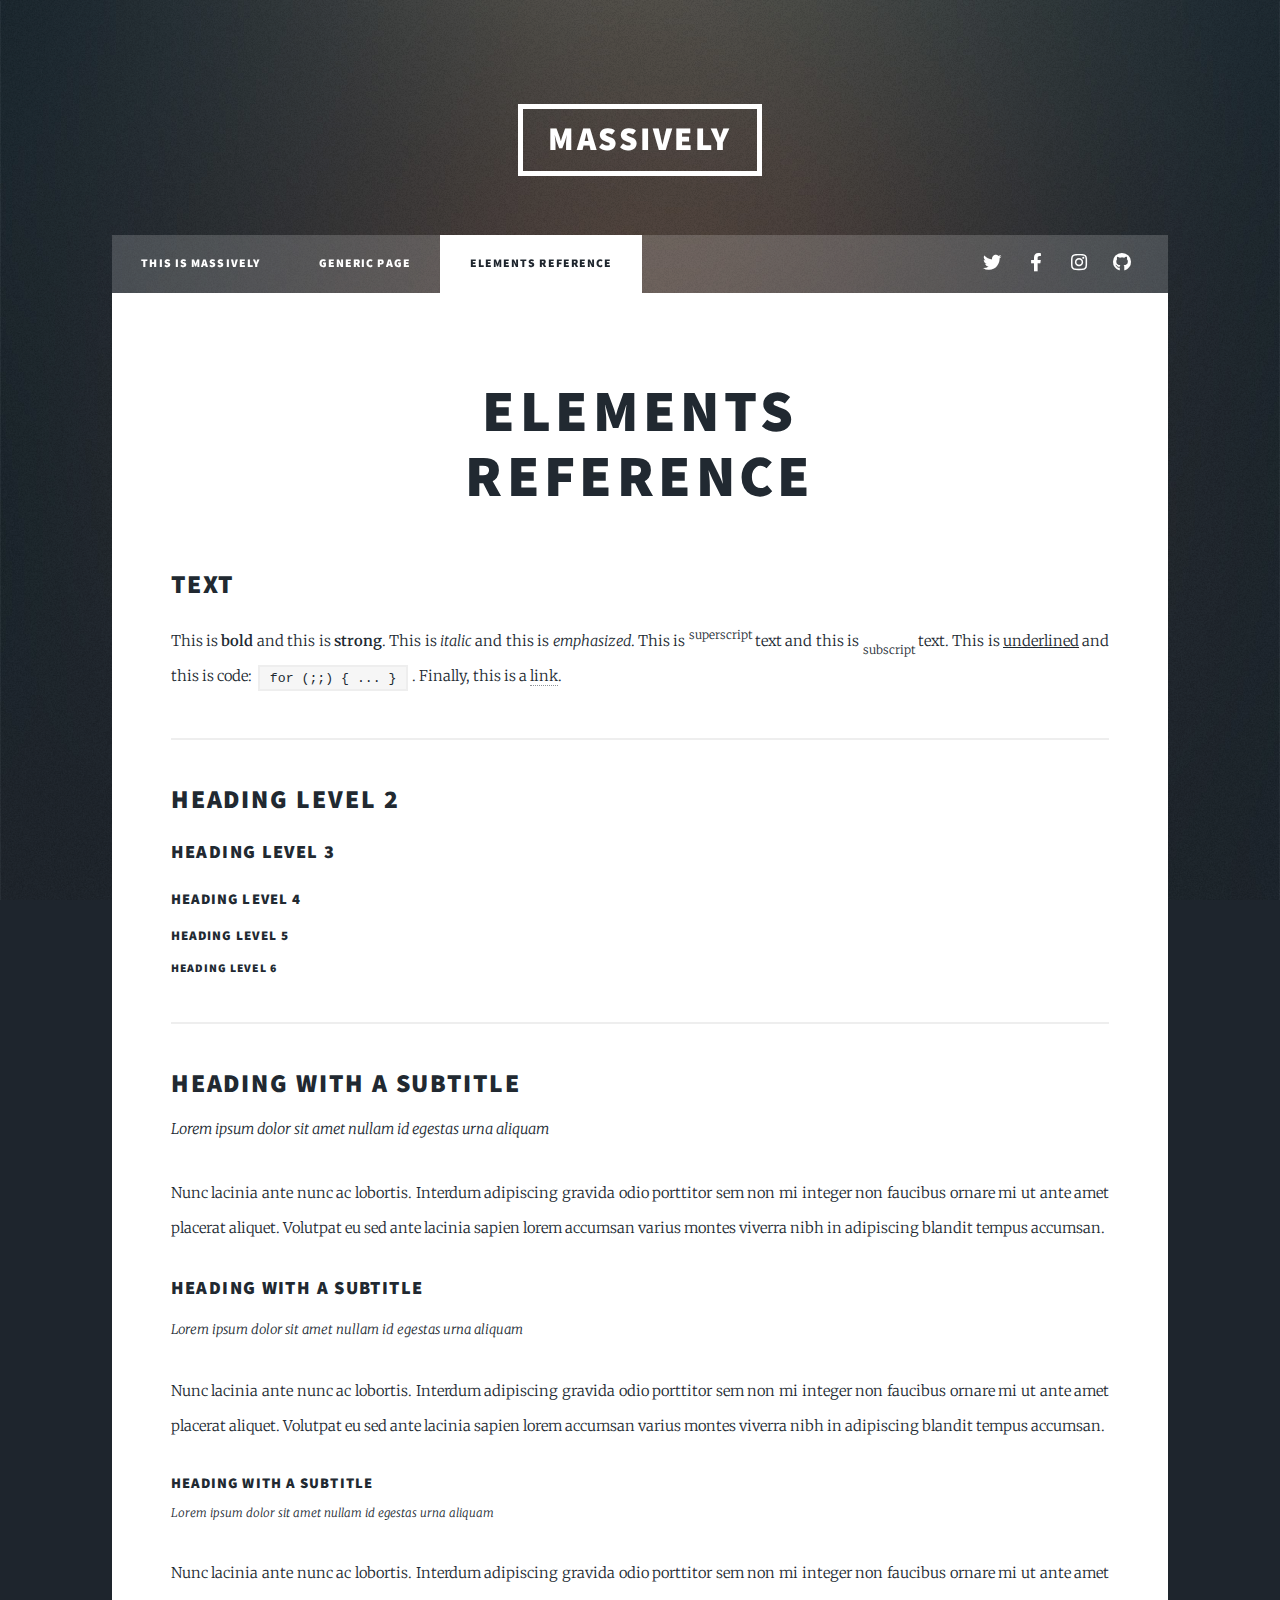
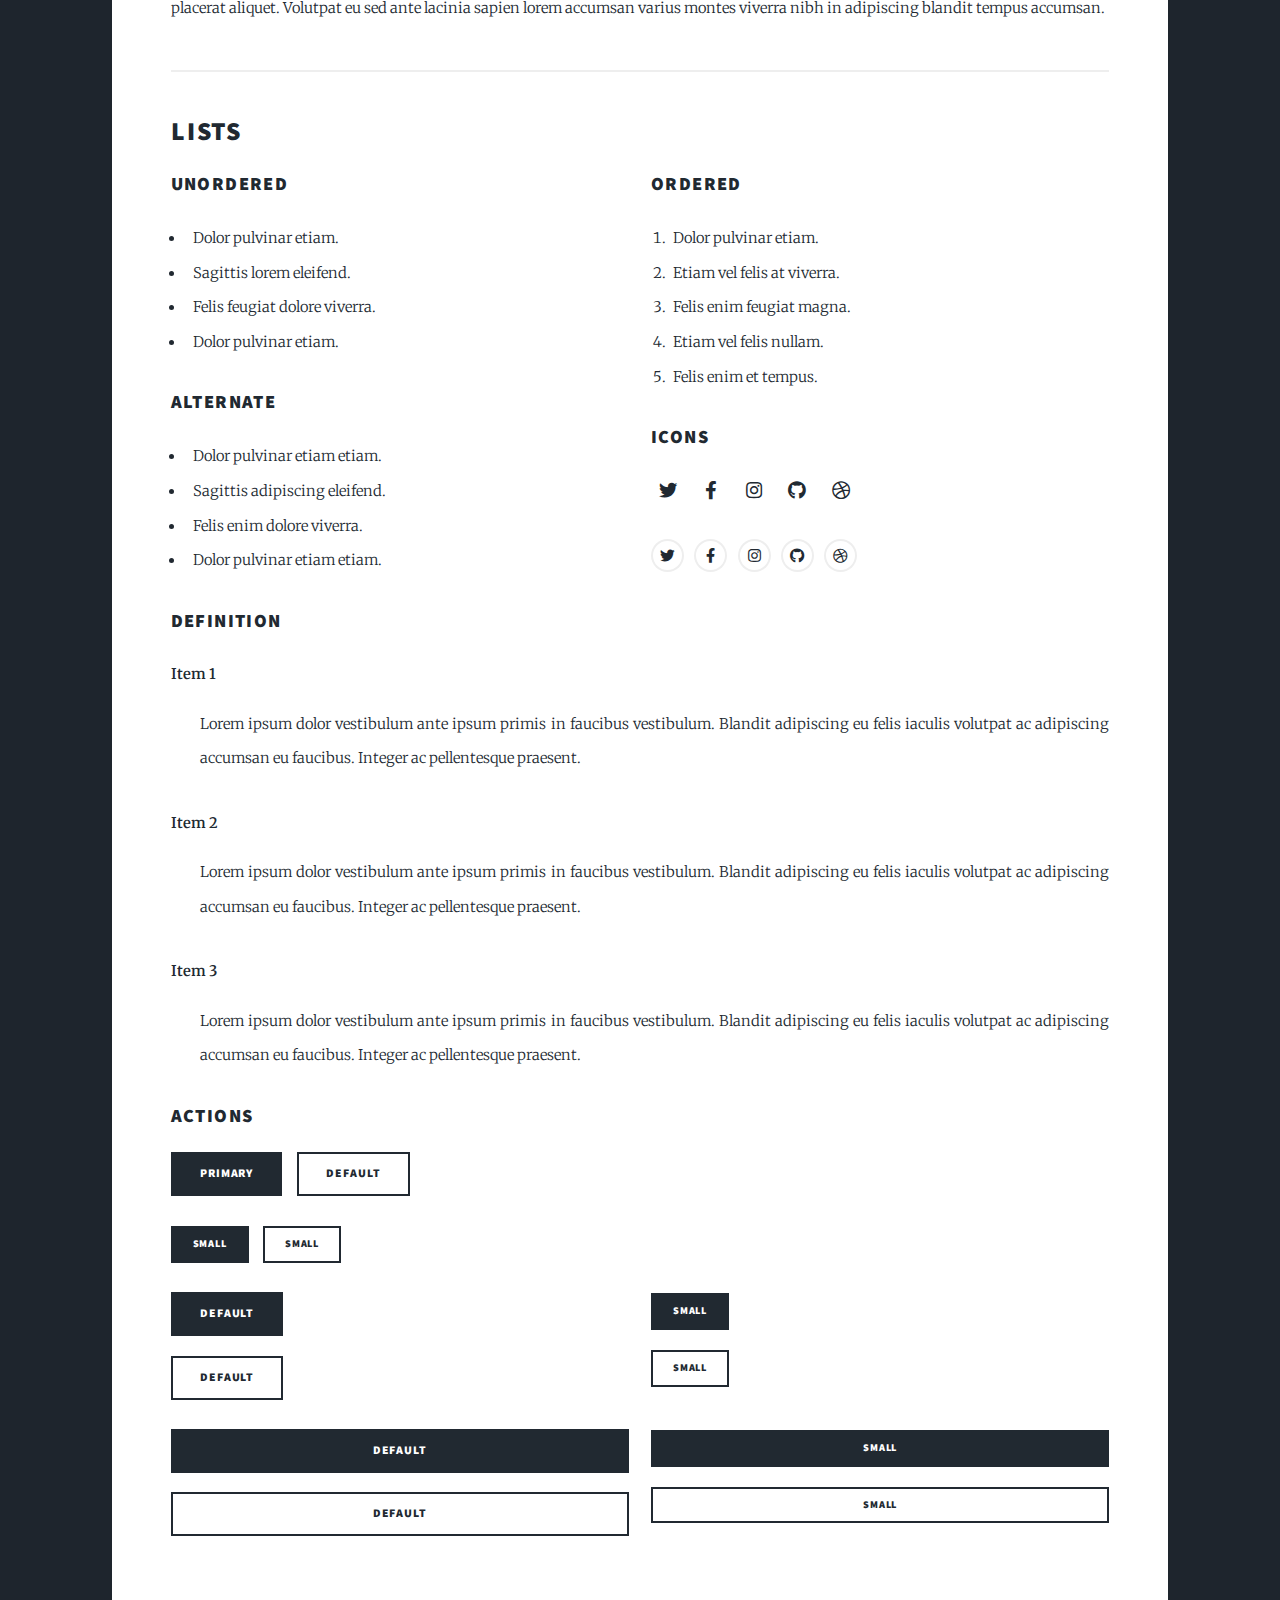
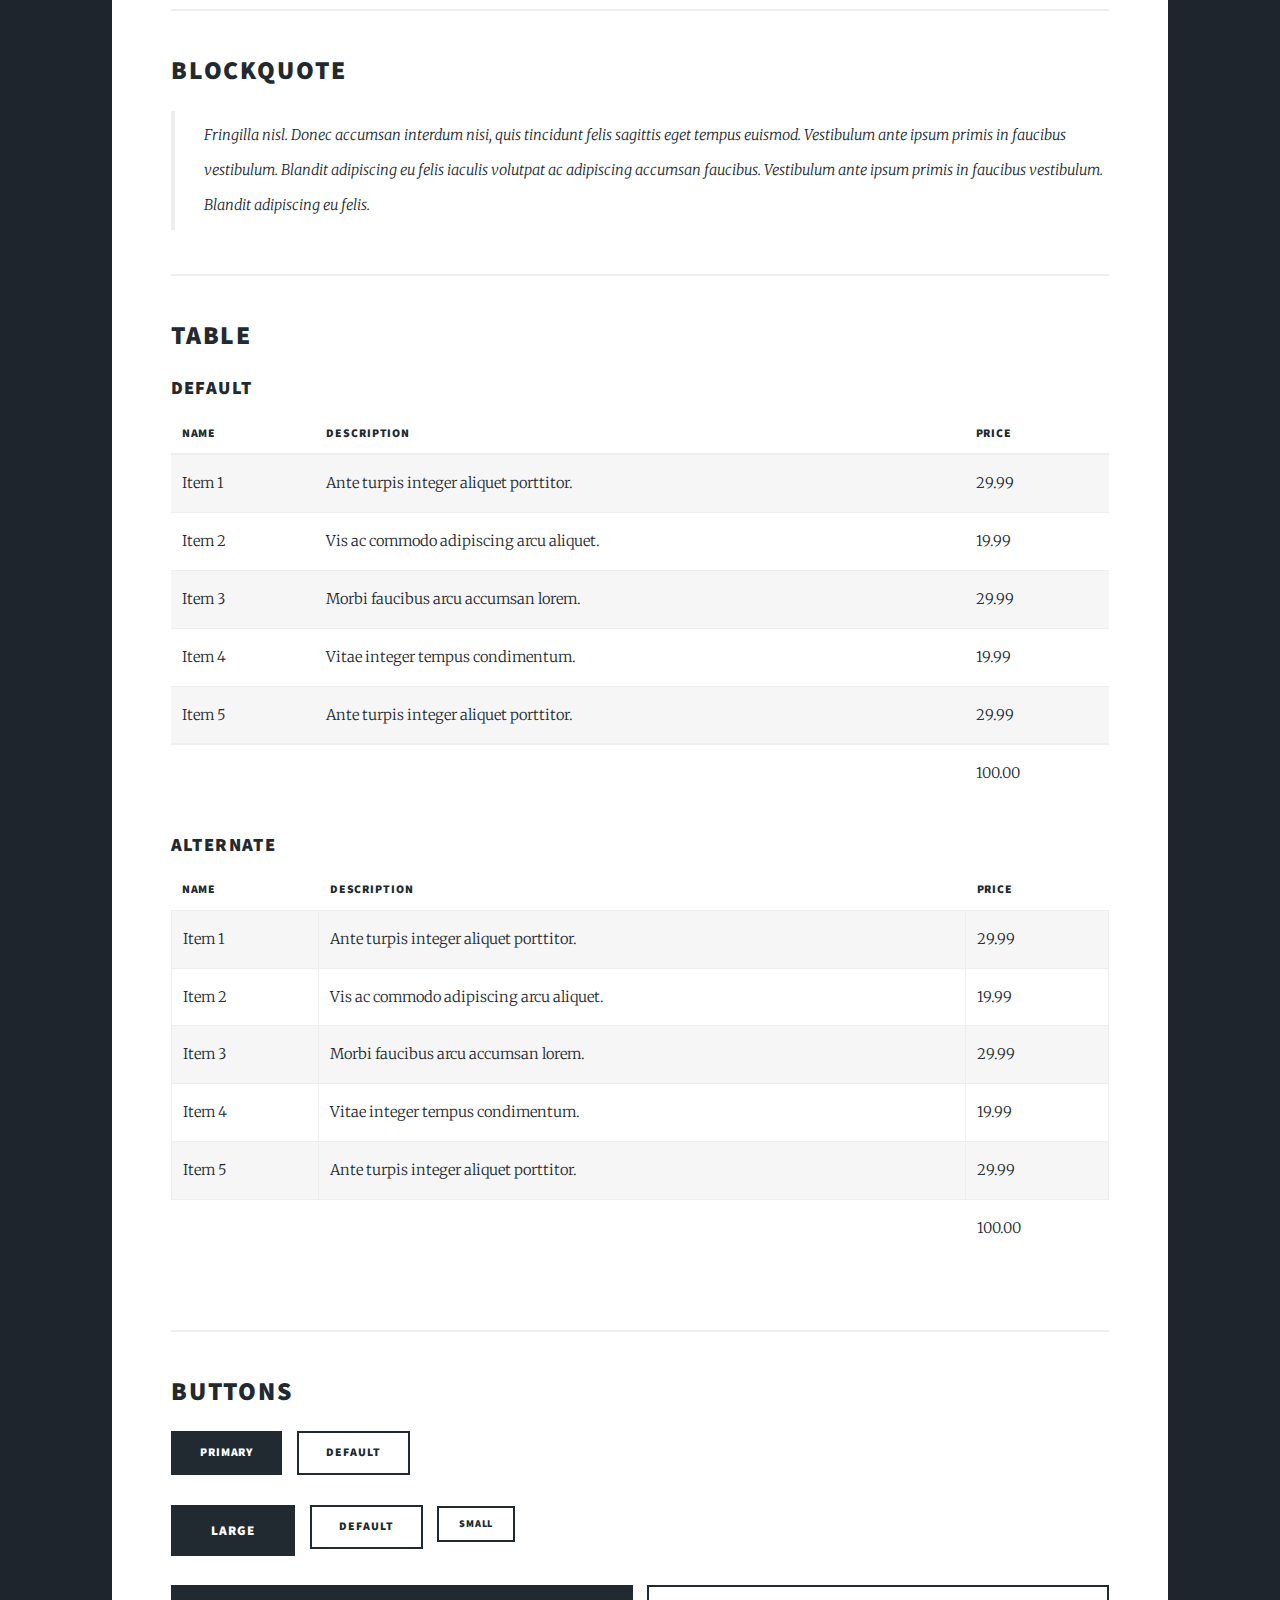
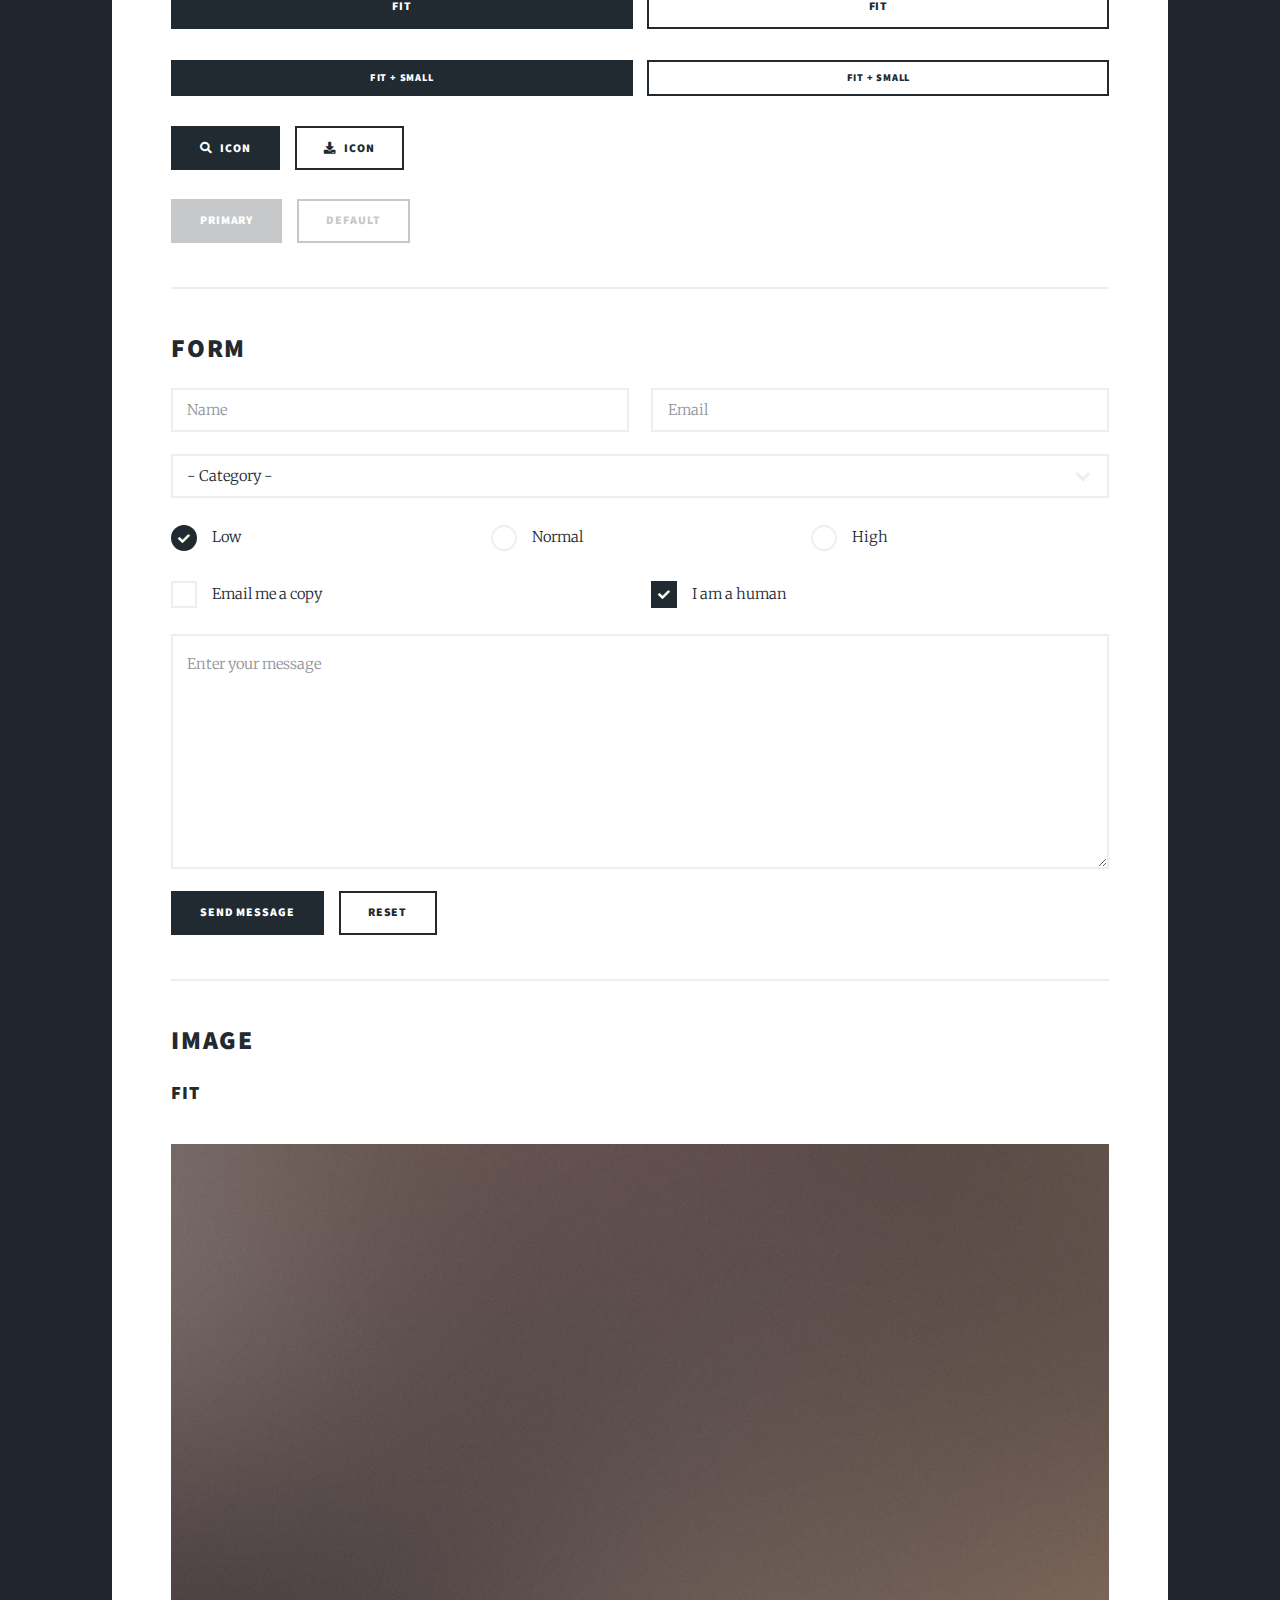
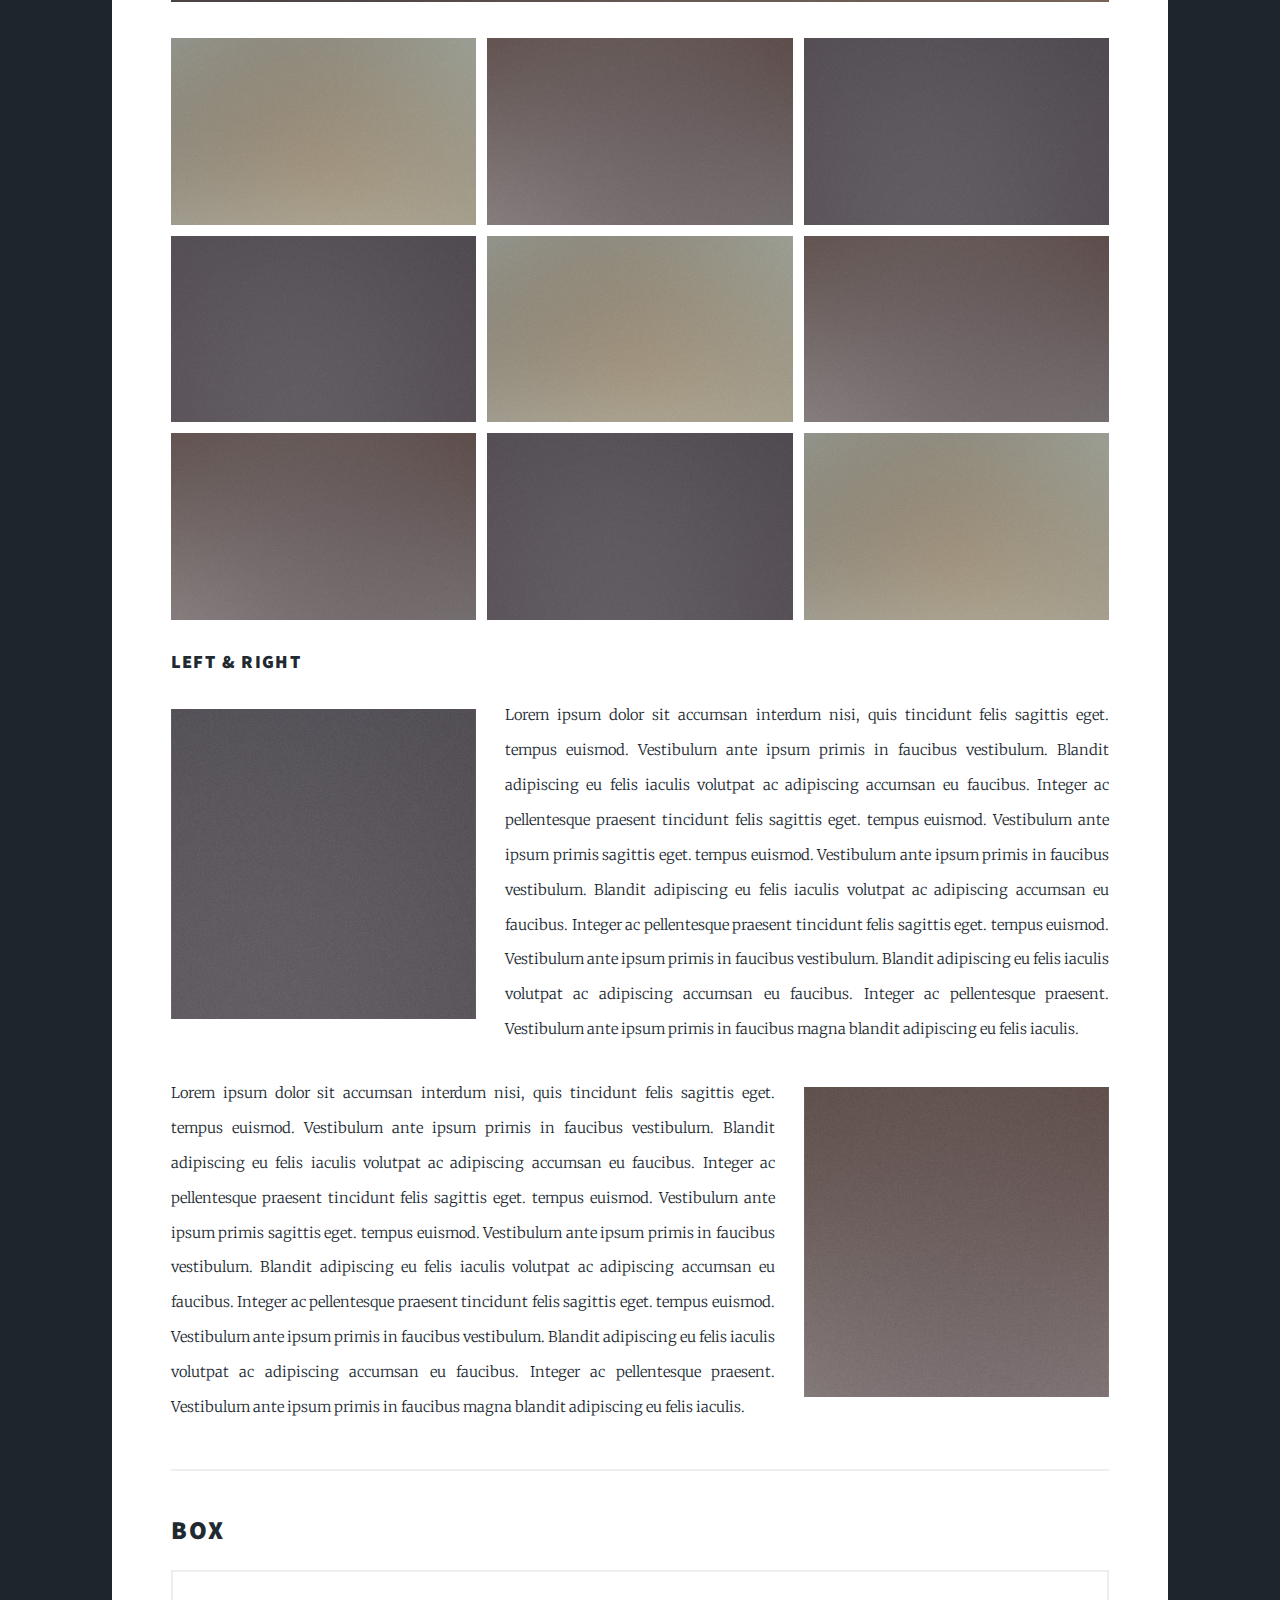
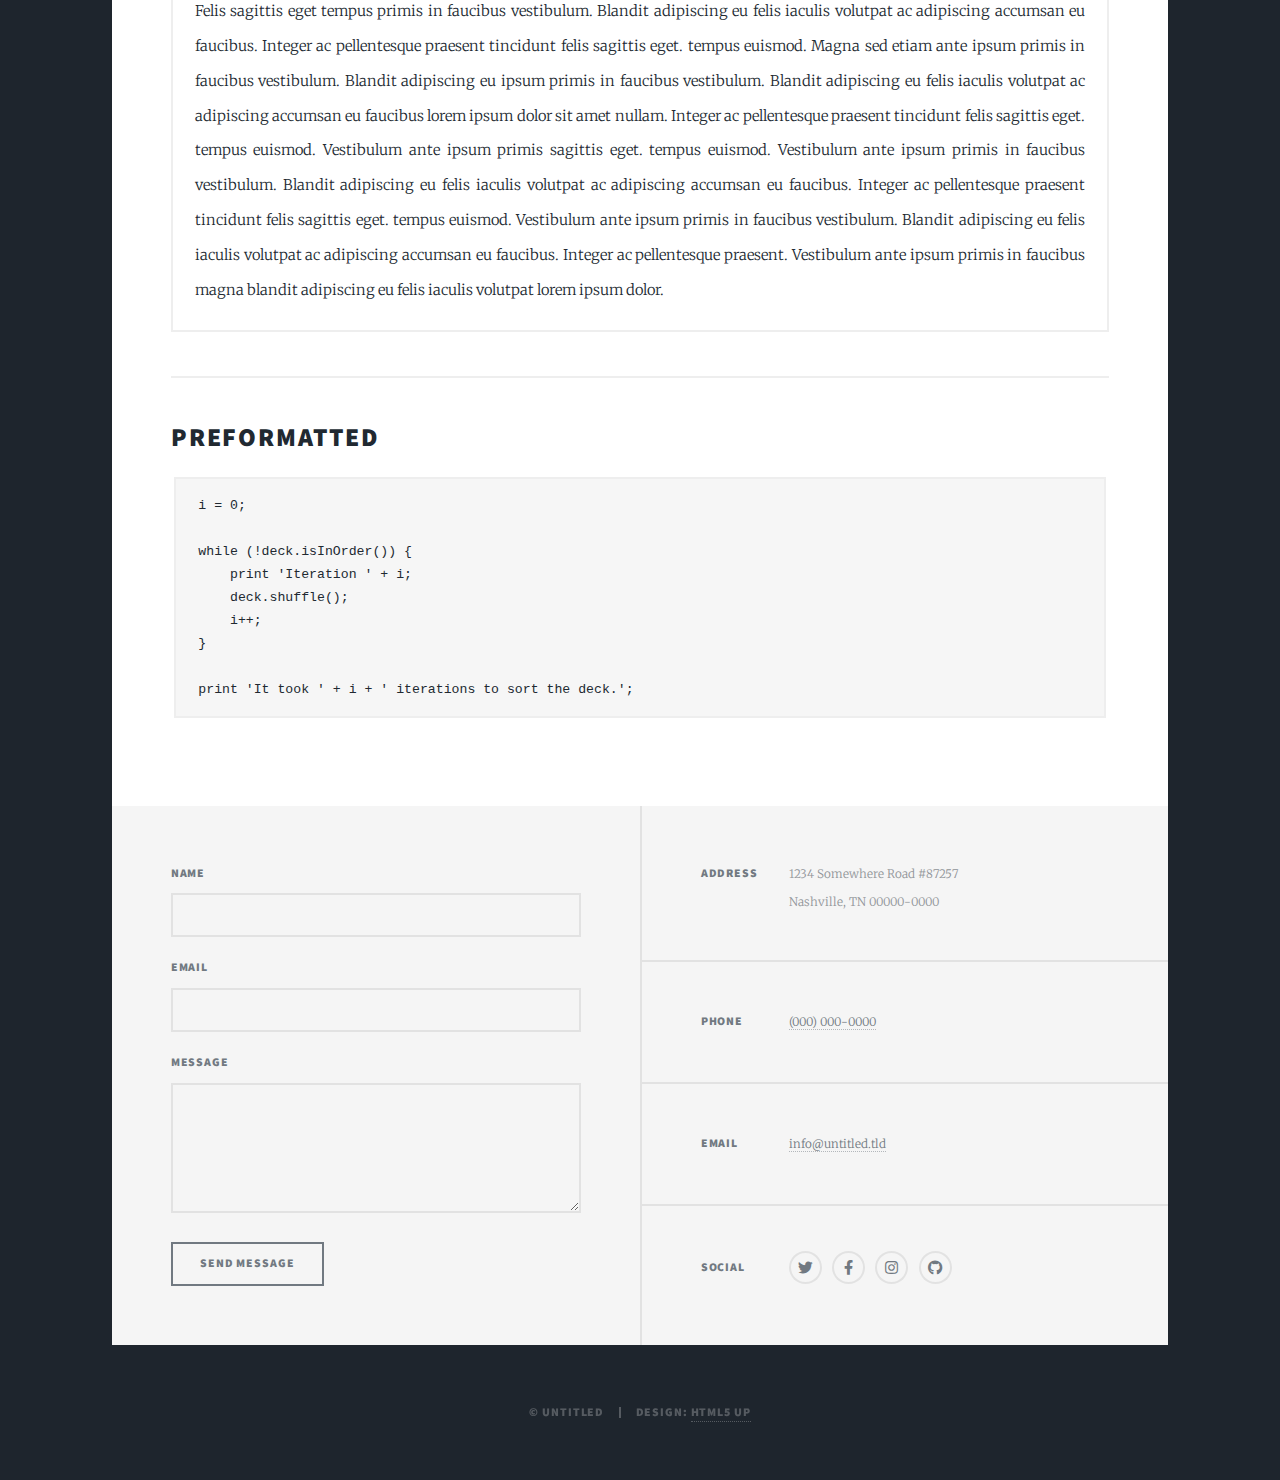
==== elements.html @ cc5bcdc9 "web" ====
<!DOCTYPE HTML>
<!--
	Massively by HTML5 UP
	html5up.net | @ajlkn
	Free for personal and commercial use under the CCA 3.0 license (html5up.net/license)
-->
<html>
	<head>
		<title>Elements Reference - Massively by HTML5 UP</title>
		<meta charset="utf-8" />
		<meta name="viewport" content="width=device-width, initial-scale=1, user-scalable=no" />
		<link rel="stylesheet" href="assets/css/main.css" />
		<noscript><link rel="stylesheet" href="assets/css/noscript.css" /></noscript>
	</head>
	<body class="is-preload">

		<!-- Wrapper -->
			<div id="wrapper">

				<!-- Header -->
					<header id="header">
						<a href="index.html" class="logo">Massively</a>
					</header>

				<!-- Nav -->
					<nav id="nav">
						<ul class="links">
							<li><a href="index.html">This is Massively</a></li>
							<li><a href="generic.html">Generic Page</a></li>
							<li class="active"><a href="elements.html">Elements Reference</a></li>
						</ul>
						<ul class="icons">
							<li><a href="#" class="icon brands fa-twitter"><span class="label">Twitter</span></a></li>
							<li><a href="#" class="icon brands fa-facebook-f"><span class="label">Facebook</span></a></li>
							<li><a href="#" class="icon brands fa-instagram"><span class="label">Instagram</span></a></li>
							<li><a href="#" class="icon brands fa-github"><span class="label">GitHub</span></a></li>
						</ul>
					</nav>

				<!-- Main -->
					<div id="main">

						<!-- Post -->
							<section class="post">
								<header class="major">
									<h1>Elements<br />
									Reference</h1>
								</header>

								<!-- Text stuff -->
									<h2>Text</h2>
									<p>This is <b>bold</b> and this is <strong>strong</strong>. This is <i>italic</i> and this is <em>emphasized</em>.
									This is <sup>superscript</sup> text and this is <sub>subscript</sub> text.
									This is <u>underlined</u> and this is code: <code>for (;;) { ... }</code>.
									Finally, this is a <a href="#">link</a>.</p>
									<hr />
									<h2>Heading Level 2</h2>
									<h3>Heading Level 3</h3>
									<h4>Heading Level 4</h4>
									<h5>Heading Level 5</h5>
									<h6>Heading Level 6</h6>
									<hr />
									<header>
										<h2>Heading with a Subtitle</h2>
										<p>Lorem ipsum dolor sit amet nullam id egestas urna aliquam</p>
									</header>
									<p>Nunc lacinia ante nunc ac lobortis. Interdum adipiscing gravida odio porttitor sem non mi integer non faucibus ornare mi ut ante amet placerat aliquet. Volutpat eu sed ante lacinia sapien lorem accumsan varius montes viverra nibh in adipiscing blandit tempus accumsan.</p>
									<header>
										<h3>Heading with a Subtitle</h3>
										<p>Lorem ipsum dolor sit amet nullam id egestas urna aliquam</p>
									</header>
									<p>Nunc lacinia ante nunc ac lobortis. Interdum adipiscing gravida odio porttitor sem non mi integer non faucibus ornare mi ut ante amet placerat aliquet. Volutpat eu sed ante lacinia sapien lorem accumsan varius montes viverra nibh in adipiscing blandit tempus accumsan.</p>
									<header>
										<h4>Heading with a Subtitle</h4>
										<p>Lorem ipsum dolor sit amet nullam id egestas urna aliquam</p>
									</header>
									<p>Nunc lacinia ante nunc ac lobortis. Interdum adipiscing gravida odio porttitor sem non mi integer non faucibus ornare mi ut ante amet placerat aliquet. Volutpat eu sed ante lacinia sapien lorem accumsan varius montes viverra nibh in adipiscing blandit tempus accumsan.</p>

									<hr />

								<!-- Lists -->
									<h2>Lists</h2>
									<div class="row">
										<div class="col-6 col-12-small">

											<h3>Unordered</h3>
											<ul>
												<li>Dolor pulvinar etiam.</li>
												<li>Sagittis lorem eleifend.</li>
												<li>Felis feugiat dolore viverra.</li>
												<li>Dolor pulvinar etiam.</li>
											</ul>

											<h3>Alternate</h3>
											<ul class="alt">
												<li>Dolor pulvinar etiam etiam.</li>
												<li>Sagittis adipiscing eleifend.</li>
												<li>Felis enim dolore viverra.</li>
												<li>Dolor pulvinar etiam etiam.</li>
											</ul>

										</div>
										<div class="col-6 col-12-small">

											<h3>Ordered</h3>
											<ol>
												<li>Dolor pulvinar etiam.</li>
												<li>Etiam vel felis at viverra.</li>
												<li>Felis enim feugiat magna.</li>
												<li>Etiam vel felis nullam.</li>
												<li>Felis enim et tempus.</li>
											</ol>

											<h3>Icons</h3>
											<ul class="icons">
												<li><a href="#" class="icon brands fa-twitter"><span class="label">Twitter</span></a></li>
												<li><a href="#" class="icon brands fa-facebook-f"><span class="label">Facebook</span></a></li>
												<li><a href="#" class="icon brands fa-instagram"><span class="label">Instagram</span></a></li>
												<li><a href="#" class="icon brands fa-github"><span class="label">Github</span></a></li>
												<li><a href="#" class="icon brands fa-dribbble"><span class="label">Dribbble</span></a></li>
											</ul>
											<ul class="icons alt">
												<li><a href="#" class="icon brands alt fa-twitter"><span class="label">Twitter</span></a></li>
												<li><a href="#" class="icon brands alt fa-facebook-f"><span class="label">Facebook</span></a></li>
												<li><a href="#" class="icon brands alt fa-instagram"><span class="label">Instagram</span></a></li>
												<li><a href="#" class="icon brands alt fa-github"><span class="label">Github</span></a></li>
												<li><a href="#" class="icon brands alt fa-dribbble"><span class="label">Dribbble</span></a></li>
											</ul>

										</div>
									</div>
									<h3>Definition</h3>
									<dl>
										<dt>Item 1</dt>
										<dd>
											<p>Lorem ipsum dolor vestibulum ante ipsum primis in faucibus vestibulum. Blandit adipiscing eu felis iaculis volutpat ac adipiscing accumsan eu faucibus. Integer ac pellentesque praesent.</p>
										</dd>
										<dt>Item 2</dt>
										<dd>
											<p>Lorem ipsum dolor vestibulum ante ipsum primis in faucibus vestibulum. Blandit adipiscing eu felis iaculis volutpat ac adipiscing accumsan eu faucibus. Integer ac pellentesque praesent.</p>
										</dd>
										<dt>Item 3</dt>
										<dd>
											<p>Lorem ipsum dolor vestibulum ante ipsum primis in faucibus vestibulum. Blandit adipiscing eu felis iaculis volutpat ac adipiscing accumsan eu faucibus. Integer ac pellentesque praesent.</p>
										</dd>
									</dl>

									<h3>Actions</h3>
									<ul class="actions">
										<li><a href="#" class="button primary">Primary</a></li>
										<li><a href="#" class="button">Default</a></li>
									</ul>
									<ul class="actions small">
										<li><a href="#" class="button primary small">Small</a></li>
										<li><a href="#" class="button small">Small</a></li>
									</ul>
									<div class="row">
										<div class="col-6 col-12-small">
											<ul class="actions stacked">
												<li><a href="#" class="button primary">Default</a></li>
												<li><a href="#" class="button">Default</a></li>
											</ul>
										</div>
										<div class="col-6 col-12-small">
											<ul class="actions stacked">
												<li><a href="#" class="button primary small">Small</a></li>
												<li><a href="#" class="button small">Small</a></li>
											</ul>
										</div>
									</div>
									<div class="row">
										<div class="col-6 col-12-small">
											<ul class="actions stacked">
												<li><a href="#" class="button primary fit">Default</a></li>
												<li><a href="#" class="button fit">Default</a></li>
											</ul>
										</div>
										<div class="col-6 col-12-small">
											<ul class="actions stacked">
												<li><a href="#" class="button primary small fit">Small</a></li>
												<li><a href="#" class="button small fit">Small</a></li>
											</ul>
										</div>
									</div>

									<hr />

								<!-- Blockquote -->
									<h2>Blockquote</h2>
									<blockquote>Fringilla nisl. Donec accumsan interdum nisi, quis tincidunt felis sagittis eget tempus euismod. Vestibulum ante ipsum primis in faucibus vestibulum. Blandit adipiscing eu felis iaculis volutpat ac adipiscing accumsan faucibus. Vestibulum ante ipsum primis in faucibus vestibulum. Blandit adipiscing eu felis.</blockquote>

									<hr />

								<!-- Table -->
									<h2>Table</h2>

									<h3>Default</h3>
									<div class="table-wrapper">
										<table>
											<thead>
												<tr>
													<th>Name</th>
													<th>Description</th>
													<th>Price</th>
												</tr>
											</thead>
											<tbody>
												<tr>
													<td>Item 1</td>
													<td>Ante turpis integer aliquet porttitor.</td>
													<td>29.99</td>
												</tr>
												<tr>
													<td>Item 2</td>
													<td>Vis ac commodo adipiscing arcu aliquet.</td>
													<td>19.99</td>
												</tr>
												<tr>
													<td>Item 3</td>
													<td> Morbi faucibus arcu accumsan lorem.</td>
													<td>29.99</td>
												</tr>
												<tr>
													<td>Item 4</td>
													<td>Vitae integer tempus condimentum.</td>
													<td>19.99</td>
												</tr>
												<tr>
													<td>Item 5</td>
													<td>Ante turpis integer aliquet porttitor.</td>
													<td>29.99</td>
												</tr>
											</tbody>
											<tfoot>
												<tr>
													<td colspan="2"></td>
													<td>100.00</td>
												</tr>
											</tfoot>
										</table>
									</div>

									<h3>Alternate</h3>
									<div class="table-wrapper">
										<table class="alt">
											<thead>
												<tr>
													<th>Name</th>
													<th>Description</th>
													<th>Price</th>
												</tr>
											</thead>
											<tbody>
												<tr>
													<td>Item 1</td>
													<td>Ante turpis integer aliquet porttitor.</td>
													<td>29.99</td>
												</tr>
												<tr>
													<td>Item 2</td>
													<td>Vis ac commodo adipiscing arcu aliquet.</td>
													<td>19.99</td>
												</tr>
												<tr>
													<td>Item 3</td>
													<td> Morbi faucibus arcu accumsan lorem.</td>
													<td>29.99</td>
												</tr>
												<tr>
													<td>Item 4</td>
													<td>Vitae integer tempus condimentum.</td>
													<td>19.99</td>
												</tr>
												<tr>
													<td>Item 5</td>
													<td>Ante turpis integer aliquet porttitor.</td>
													<td>29.99</td>
												</tr>
											</tbody>
											<tfoot>
												<tr>
													<td colspan="2"></td>
													<td>100.00</td>
												</tr>
											</tfoot>
										</table>
									</div>

									<hr />

								<!-- Buttons -->
									<h2>Buttons</h2>
									<ul class="actions">
										<li><a href="#" class="button primary">Primary</a></li>
										<li><a href="#" class="button">Default</a></li>
									</ul>
									<ul class="actions">
										<li><a href="#" class="button primary large">Large</a></li>
										<li><a href="#" class="button">Default</a></li>
										<li><a href="#" class="button small">Small</a></li>
									</ul>
									<ul class="actions fit">
										<li><a href="#" class="button primary fit">Fit</a></li>
										<li><a href="#" class="button fit">Fit</a></li>
									</ul>
									<ul class="actions fit small">
										<li><a href="#" class="button primary fit small">Fit + Small</a></li>
										<li><a href="#" class="button fit small">Fit + Small</a></li>
									</ul>
									<ul class="actions">
										<li><a href="#" class="button primary icon solid fa-search">Icon</a></li>
										<li><a href="#" class="button icon solid fa-download">Icon</a></li>
									</ul>
									<ul class="actions">
										<li><span class="button primary disabled">Primary</span></li>
										<li><span class="button disabled">Default</span></li>
									</ul>

									<hr />

								<!-- Form -->
									<h2>Form</h2>

									<form method="post" action="#">
										<div class="row gtr-uniform">
											<div class="col-6 col-12-xsmall">
												<input type="text" name="demo-name" id="demo-name" value="" placeholder="Name" />
											</div>
											<div class="col-6 col-12-xsmall">
												<input type="email" name="demo-email" id="demo-email" value="" placeholder="Email" />
											</div>
											<!-- Break -->
											<div class="col-12">
												<select name="demo-category" id="demo-category">
													<option value="">- Category -</option>
													<option value="1">Manufacturing</option>
													<option value="1">Shipping</option>
													<option value="1">Administration</option>
													<option value="1">Human Resources</option>
												</select>
											</div>
											<!-- Break -->
											<div class="col-4 col-12-small">
												<input type="radio" id="demo-priority-low" name="demo-priority" checked>
												<label for="demo-priority-low">Low</label>
											</div>
											<div class="col-4 col-12-small">
												<input type="radio" id="demo-priority-normal" name="demo-priority">
												<label for="demo-priority-normal">Normal</label>
											</div>
											<div class="col-4 col-12-small">
												<input type="radio" id="demo-priority-high" name="demo-priority">
												<label for="demo-priority-high">High</label>
											</div>
											<!-- Break -->
											<div class="col-6 col-12-small">
												<input type="checkbox" id="demo-copy" name="demo-copy">
												<label for="demo-copy">Email me a copy</label>
											</div>
											<div class="col-6 col-12-small">
												<input type="checkbox" id="demo-human" name="demo-human" checked>
												<label for="demo-human">I am a human</label>
											</div>
											<!-- Break -->
											<div class="col-12">
												<textarea name="demo-message" id="demo-message" placeholder="Enter your message" rows="6"></textarea>
											</div>
											<!-- Break -->
											<div class="col-12">
												<ul class="actions">
													<li><input type="submit" value="Send Message" class="primary" /></li>
													<li><input type="reset" value="Reset" /></li>
												</ul>
											</div>
										</div>
									</form>

									<hr />

								<!-- Image -->
									<h2>Image</h2>

									<h3>Fit</h3>
									<span class="image fit"><img src="images/pic01.jpg" alt="" /></span>
									<div class="box alt">
										<div class="row gtr-50 gtr-uniform">
											<div class="col-4"><span class="image fit"><img src="images/pic02.jpg" alt="" /></span></div>
											<div class="col-4"><span class="image fit"><img src="images/pic03.jpg" alt="" /></span></div>
											<div class="col-4"><span class="image fit"><img src="images/pic04.jpg" alt="" /></span></div>
											<!-- Break -->
											<div class="col-4"><span class="image fit"><img src="images/pic04.jpg" alt="" /></span></div>
											<div class="col-4"><span class="image fit"><img src="images/pic02.jpg" alt="" /></span></div>
											<div class="col-4"><span class="image fit"><img src="images/pic03.jpg" alt="" /></span></div>
											<!-- Break -->
											<div class="col-4"><span class="image fit"><img src="images/pic03.jpg" alt="" /></span></div>
											<div class="col-4"><span class="image fit"><img src="images/pic04.jpg" alt="" /></span></div>
											<div class="col-4"><span class="image fit"><img src="images/pic02.jpg" alt="" /></span></div>
										</div>
									</div>

									<h3>Left &amp; Right</h3>
									<p><span class="image left"><img src="images/pic08.jpg" alt="" /></span>Lorem ipsum dolor sit accumsan interdum nisi, quis tincidunt felis sagittis eget. tempus euismod. Vestibulum ante ipsum primis in faucibus vestibulum. Blandit adipiscing eu felis iaculis volutpat ac adipiscing accumsan eu faucibus. Integer ac pellentesque praesent tincidunt felis sagittis eget. tempus euismod. Vestibulum ante ipsum primis sagittis eget. tempus euismod. Vestibulum ante ipsum primis in faucibus vestibulum. Blandit adipiscing eu felis iaculis volutpat ac adipiscing accumsan eu faucibus. Integer ac pellentesque praesent tincidunt felis sagittis eget. tempus euismod. Vestibulum ante ipsum primis in faucibus vestibulum. Blandit adipiscing eu felis iaculis volutpat ac adipiscing accumsan eu faucibus. Integer ac pellentesque praesent. Vestibulum ante ipsum primis in faucibus magna blandit adipiscing eu felis iaculis.</p>
									<p><span class="image right"><img src="images/pic09.jpg" alt="" /></span>Lorem ipsum dolor sit accumsan interdum nisi, quis tincidunt felis sagittis eget. tempus euismod. Vestibulum ante ipsum primis in faucibus vestibulum. Blandit adipiscing eu felis iaculis volutpat ac adipiscing accumsan eu faucibus. Integer ac pellentesque praesent tincidunt felis sagittis eget. tempus euismod. Vestibulum ante ipsum primis sagittis eget. tempus euismod. Vestibulum ante ipsum primis in faucibus vestibulum. Blandit adipiscing eu felis iaculis volutpat ac adipiscing accumsan eu faucibus. Integer ac pellentesque praesent tincidunt felis sagittis eget. tempus euismod. Vestibulum ante ipsum primis in faucibus vestibulum. Blandit adipiscing eu felis iaculis volutpat ac adipiscing accumsan eu faucibus. Integer ac pellentesque praesent. Vestibulum ante ipsum primis in faucibus magna blandit adipiscing eu felis iaculis.</p>

									<hr />

								<!-- Box -->
									<h2>Box</h2>
									<div class="box">
										<p>Felis sagittis eget tempus primis in faucibus vestibulum. Blandit adipiscing eu felis iaculis volutpat ac adipiscing accumsan eu faucibus. Integer ac pellentesque praesent tincidunt felis sagittis eget. tempus euismod. Magna sed etiam ante ipsum primis in faucibus vestibulum. Blandit adipiscing eu ipsum primis in faucibus vestibulum. Blandit adipiscing eu felis iaculis volutpat ac adipiscing accumsan eu faucibus lorem ipsum dolor sit amet nullam. Integer ac pellentesque praesent tincidunt felis sagittis eget. tempus euismod. Vestibulum ante ipsum primis sagittis eget. tempus euismod. Vestibulum ante ipsum primis in faucibus vestibulum. Blandit adipiscing eu felis iaculis volutpat ac adipiscing accumsan eu faucibus. Integer ac pellentesque praesent tincidunt felis sagittis eget. tempus euismod. Vestibulum ante ipsum primis in faucibus vestibulum. Blandit adipiscing eu felis iaculis volutpat ac adipiscing accumsan eu faucibus. Integer ac pellentesque praesent. Vestibulum ante ipsum primis in faucibus magna blandit adipiscing eu felis iaculis volutpat lorem ipsum dolor.</p>
									</div>

									<hr />

								<!-- Preformatted Code -->
									<h2>Preformatted</h2>
									<pre><code>i = 0;

while (!deck.isInOrder()) {
    print 'Iteration ' + i;
    deck.shuffle();
    i++;
}

print 'It took ' + i + ' iterations to sort the deck.';
</code></pre>

							</section>

					</div>

				<!-- Footer -->
					<footer id="footer">
						<section>
							<form method="post" action="#">
								<div class="fields">
									<div class="field">
										<label for="name">Name</label>
										<input type="text" name="name" id="name" />
									</div>
									<div class="field">
										<label for="email">Email</label>
										<input type="text" name="email" id="email" />
									</div>
									<div class="field">
										<label for="message">Message</label>
										<textarea name="message" id="message" rows="3"></textarea>
									</div>
								</div>
								<ul class="actions">
									<li><input type="submit" value="Send Message" /></li>
								</ul>
							</form>
						</section>
						<section class="split contact">
							<section class="alt">
								<h3>Address</h3>
								<p>1234 Somewhere Road #87257<br />
								Nashville, TN 00000-0000</p>
							</section>
							<section>
								<h3>Phone</h3>
								<p><a href="#">(000) 000-0000</a></p>
							</section>
							<section>
								<h3>Email</h3>
								<p><a href="#">info@untitled.tld</a></p>
							</section>
							<section>
								<h3>Social</h3>
								<ul class="icons alt">
									<li><a href="#" class="icon brands alt fa-twitter"><span class="label">Twitter</span></a></li>
									<li><a href="#" class="icon brands alt fa-facebook-f"><span class="label">Facebook</span></a></li>
									<li><a href="#" class="icon brands alt fa-instagram"><span class="label">Instagram</span></a></li>
									<li><a href="#" class="icon brands alt fa-github"><span class="label">GitHub</span></a></li>
								</ul>
							</section>
						</section>
					</footer>

				<!-- Copyright -->
					<div id="copyright">
						<ul><li>&copy; Untitled</li><li>Design: <a href="https://html5up.net">HTML5 UP</a></li></ul>
					</div>

			</div>

		<!-- Scripts -->
			<script src="assets/js/jquery.min.js"></script>
			<script src="assets/js/jquery.scrollex.min.js"></script>
			<script src="assets/js/jquery.scrolly.min.js"></script>
			<script src="assets/js/browser.min.js"></script>
			<script src="assets/js/breakpoints.min.js"></script>
			<script src="assets/js/util.js"></script>
			<script src="assets/js/main.js"></script>

	</body>
</html>
---- assets/css/main.css ----
@import url(fontawesome-all.min.css);
@import url("https://fonts.googleapis.com/css?family=Merriweather:300,700,300italic,700italic|Source+Sans+Pro:900");

/*
	Massively by HTML5 UP
	html5up.net | @ajlkn
	Free for personal and commercial use under the CCA 3.0 license (html5up.net/license)
*/

html, body, div, span, applet, object,
iframe, h1, h2, h3, h4, h5, h6, p, blockquote,
pre, a, abbr, acronym, address, big, cite,
code, del, dfn, em, img, ins, kbd, q, s, samp,
small, strike, strong, sub, sup, tt, var, b,
u, i, center, dl, dt, dd, ol, ul, li, fieldset,
form, label, legend, table, caption, tbody,
tfoot, thead, tr, th, td, article, aside,
canvas, details, embed, figure, figcaption,
footer, header, hgroup, menu, nav, output, ruby,
section, summary, time, mark, audio, video {
	margin: 0;
	padding: 0;
	border: 0;
	font-size: 100%;
	font: inherit;
	vertical-align: baseline;}

article, aside, details, figcaption, figure,
footer, header, hgroup, menu, nav, section {
	display: block;}

body {
	line-height: 1;
}

ol, ul {
	list-style: none;
}

blockquote, q {
	quotes: none;
}

	blockquote:before, blockquote:after, q:before, q:after {
		content: '';
		content: none;
	}

table {
	border-collapse: collapse;
	border-spacing: 0;
}

body {
	-webkit-text-size-adjust: none;
}

mark {
	background-color: transparent;
	color: inherit;
}

input::-moz-focus-inner {
	border: 0;
	padding: 0;
}

input, select, textarea {
	-moz-appearance: none;
	-webkit-appearance: none;
	-ms-appearance: none;
	appearance: none;
}

/* Basic */

	@-ms-viewport {
		width: device-width;
	}

	body {
		-ms-overflow-style: scrollbar;
	}

	@media screen and (max-width: 480px) {

		html, body {
			min-width: 320px;
		}

	}

	html {
		box-sizing: border-box;
	}

	*, *:before, *:after {
		box-sizing: inherit;
	}

	body {
		background-color: #1e252d;
	}

		body.is-preload *, body.is-preload *:before, body.is-preload *:after {
			-moz-animation: none !important;
			-webkit-animation: none !important;
			-ms-animation: none !important;
			animation: none !important;
			-moz-transition: none !important;
			-webkit-transition: none !important;
			-ms-transition: none !important;
			transition: none !important;
		}

/* Type */

	html {
		font-size: 16pt;
	}

		@media screen and (max-width: 1680px) {

			html {
				font-size: 12pt;
			}

		}

		@media screen and (max-width: 1280px) {

			html {
				font-size: 11pt;
			}

		}

		@media screen and (max-width: 360px) {

			html {
				font-size: 10pt;
			}

		}

	body {
		color: #212931;
	}

	body, input, select, textarea {
		font-family: "Merriweather", Georgia, serif;
		font-weight: 300;
		font-size: 1rem;
		line-height: 2.375;
	}

	a {
		-moz-transition: color 0.2s ease-in-out, background-color 0.2s ease-in-out, border-color 0.2s ease-in-out, box-shadow 0.2s ease-in-out;
		-webkit-transition: color 0.2s ease-in-out, background-color 0.2s ease-in-out, border-color 0.2s ease-in-out, box-shadow 0.2s ease-in-out;
		-ms-transition: color 0.2s ease-in-out, background-color 0.2s ease-in-out, border-color 0.2s ease-in-out, box-shadow 0.2s ease-in-out;
		transition: color 0.2s ease-in-out, background-color 0.2s ease-in-out, border-color 0.2s ease-in-out, box-shadow 0.2s ease-in-out;
		border-bottom: dotted 1px;
		text-decoration: none;
	}

		a:hover {
			border-bottom-color: transparent;
		}

	strong, b {
		font-weight: 600;
	}

	em, i {
		font-style: italic;
	}

	p {
		text-align: justify;
		margin: 0 0 2rem 0;
	}

	h1, h2, h3, h4, h5, h6 {
		font-family: "Source Sans Pro", Helvetica, sans-serif;
		font-weight: 900;
		line-height: 1.5;
		letter-spacing: 0.075em;
		text-transform: uppercase;
		margin: 0 0 1rem 0;
	}

		h1 a, h2 a, h3 a, h4 a, h5 a, h6 a {
			border-bottom: 0;
			color: inherit;
			text-decoration: none;
		}

	h1 {
		font-size: 4rem;
		line-height: 1.1;
		margin: 0 0 2rem 0;
	}

	h2 {
		font-size: 1.75rem;
		line-height: 1.3;
		margin: 0 0 1.5rem 0;
	}

	h3 {
		font-size: 1.25rem;
		margin: 0 0 1.5rem 0;
	}

	h4 {
		font-size: 1rem;
	}

	h5 {
		font-size: 0.9rem;
	}

	h6 {
		font-size: 0.8rem;
	}

	sub {
		font-size: 0.8rem;
		position: relative;
		top: 0.5rem;
	}

	sup {
		font-size: 0.8rem;
		position: relative;
		top: -0.5rem;
	}

	blockquote {
		border-left: solid 4px;
		font-style: italic;
		margin: 0 0 2rem 0;
		padding: 0.5rem 0 0.5rem 2rem;
	}

	code {
		border: solid 2px;
		font-family: "Courier New", monospace;
		font-size: 0.9rem;
		margin: 0 0.25rem;
		padding: 0.25rem 0.65rem;
	}

	pre {
		-webkit-overflow-scrolling: touch;
		font-family: "Courier New", monospace;
		font-size: 0.9rem;
		margin: 0 0 2rem 0;
	}

		pre code {
			display: block;
			line-height: 1.75;
			padding: 1rem 1.5rem;
			overflow-x: auto;
		}

	hr {
		border: 0;
		border-bottom: solid 2px;
		margin: 3rem 0;
	}

		hr.major {
			margin: 5rem 0;
		}

	.align-left {
		text-align: left;
	}

	.align-center {
		text-align: center;
	}

	.align-right {
		text-align: right;
	}

	input, select, textarea {
		color: #212931;
	}

	a {
		color: #212931;
		border-bottom-color: rgba(33, 41, 49, 0.5);
	}

		a:hover {
			border-bottom-color: transparent;
			color: #18bfef !important;
		}

	strong, b {
		color: #212931;
	}

	h1, h2, h3, h4, h5, h6 {
		color: #212931;
	}

	blockquote {
		border-left-color: #eeeeee;
	}

	code {
		background: rgba(220, 220, 220, 0.25);
		border-color: #eeeeee;
	}

	hr {
		border-bottom-color: #eeeeee;
	}

/* Row */

	.row {
		display: flex;
		flex-wrap: wrap;
		box-sizing: border-box;
		align-items: stretch;
	}

		.row > * {
			box-sizing: border-box;
		}

		.row.gtr-uniform > * > :last-child {
			margin-bottom: 0;
		}

		.row.aln-left {
			justify-content: flex-start;
		}

		.row.aln-center {
			justify-content: center;
		}

		.row.aln-right {
			justify-content: flex-end;
		}

		.row.aln-top {
			align-items: flex-start;
		}

		.row.aln-middle {
			align-items: center;
		}

		.row.aln-bottom {
			align-items: flex-end;
		}

		.row > .imp {
			order: -1;
		}

		.row > .col-1 {
			width: 8.33333%;
		}

		.row > .off-1 {
			margin-left: 8.33333%;
		}

		.row > .col-2 {
			width: 16.66667%;
		}

		.row > .off-2 {
			margin-left: 16.66667%;
		}

		.row > .col-3 {
			width: 25%;
		}

		.row > .off-3 {
			margin-left: 25%;
		}

		.row > .col-4 {
			width: 33.33333%;
		}

		.row > .off-4 {
			margin-left: 33.33333%;
		}

		.row > .col-5 {
			width: 41.66667%;
		}

		.row > .off-5 {
			margin-left: 41.66667%;
		}

		.row > .col-6 {
			width: 50%;
		}

		.row > .off-6 {
			margin-left: 50%;
		}

		.row > .col-7 {
			width: 58.33333%;
		}

		.row > .off-7 {
			margin-left: 58.33333%;
		}

		.row > .col-8 {
			width: 66.66667%;
		}

		.row > .off-8 {
			margin-left: 66.66667%;
		}

		.row > .col-9 {
			width: 75%;
		}

		.row > .off-9 {
			margin-left: 75%;
		}

		.row > .col-10 {
			width: 83.33333%;
		}

		.row > .off-10 {
			margin-left: 83.33333%;
		}

		.row > .col-11 {
			width: 91.66667%;
		}

		.row > .off-11 {
			margin-left: 91.66667%;
		}

		.row > .col-12 {
			width: 100%;
		}

		.row > .off-12 {
			margin-left: 100%;
		}

		.row.gtr-0 {
			margin-top: 0;
			margin-left: 0rem;
		}

			.row.gtr-0 > * {
				padding: 0 0 0 0rem;
			}

			.row.gtr-0.gtr-uniform {
				margin-top: 0rem;
			}

				.row.gtr-0.gtr-uniform > * {
					padding-top: 0rem;
				}

		.row.gtr-25 {
			margin-top: 0;
			margin-left: -0.375rem;
		}

			.row.gtr-25 > * {
				padding: 0 0 0 0.375rem;
			}

			.row.gtr-25.gtr-uniform {
				margin-top: -0.375rem;
			}

				.row.gtr-25.gtr-uniform > * {
					padding-top: 0.375rem;
				}

		.row.gtr-50 {
			margin-top: 0;
			margin-left: -0.75rem;
		}

			.row.gtr-50 > * {
				padding: 0 0 0 0.75rem;
			}

			.row.gtr-50.gtr-uniform {
				margin-top: -0.75rem;
			}

				.row.gtr-50.gtr-uniform > * {
					padding-top: 0.75rem;
				}

		.row {
			margin-top: 0;
			margin-left: -1.5rem;
		}

			.row > * {
				padding: 0 0 0 1.5rem;
			}

			.row.gtr-uniform {
				margin-top: -1.5rem;
			}

				.row.gtr-uniform > * {
					padding-top: 1.5rem;
				}

		.row.gtr-150 {
			margin-top: 0;
			margin-left: -2.25rem;
		}

			.row.gtr-150 > * {
				padding: 0 0 0 2.25rem;
			}

			.row.gtr-150.gtr-uniform {
				margin-top: -2.25rem;
			}

				.row.gtr-150.gtr-uniform > * {
					padding-top: 2.25rem;
				}

		.row.gtr-200 {
			margin-top: 0;
			margin-left: -3rem;
		}

			.row.gtr-200 > * {
				padding: 0 0 0 3rem;
			}

			.row.gtr-200.gtr-uniform {
				margin-top: -3rem;
			}

				.row.gtr-200.gtr-uniform > * {
					padding-top: 3rem;
				}

		@media screen and (max-width: 1680px) {

			.row {
				display: flex;
				flex-wrap: wrap;
				box-sizing: border-box;
				align-items: stretch;
			}

				.row > * {
					box-sizing: border-box;
				}

				.row.gtr-uniform > * > :last-child {
					margin-bottom: 0;
				}

				.row.aln-left {
					justify-content: flex-start;
				}

				.row.aln-center {
					justify-content: center;
				}

				.row.aln-right {
					justify-content: flex-end;
				}

				.row.aln-top {
					align-items: flex-start;
				}

				.row.aln-middle {
					align-items: center;
				}

				.row.aln-bottom {
					align-items: flex-end;
				}

				.row > .imp-xlarge {
					order: -1;
				}

				.row > .col-1-xlarge {
					width: 8.33333%;
				}

				.row > .off-1-xlarge {
					margin-left: 8.33333%;
				}

				.row > .col-2-xlarge {
					width: 16.66667%;
				}

				.row > .off-2-xlarge {
					margin-left: 16.66667%;
				}

				.row > .col-3-xlarge {
					width: 25%;
				}

				.row > .off-3-xlarge {
					margin-left: 25%;
				}

				.row > .col-4-xlarge {
					width: 33.33333%;
				}

				.row > .off-4-xlarge {
					margin-left: 33.33333%;
				}

				.row > .col-5-xlarge {
					width: 41.66667%;
				}

				.row > .off-5-xlarge {
					margin-left: 41.66667%;
				}

				.row > .col-6-xlarge {
					width: 50%;
				}

				.row > .off-6-xlarge {
					margin-left: 50%;
				}

				.row > .col-7-xlarge {
					width: 58.33333%;
				}

				.row > .off-7-xlarge {
					margin-left: 58.33333%;
				}

				.row > .col-8-xlarge {
					width: 66.66667%;
				}

				.row > .off-8-xlarge {
					margin-left: 66.66667%;
				}

				.row > .col-9-xlarge {
					width: 75%;
				}

				.row > .off-9-xlarge {
					margin-left: 75%;
				}

				.row > .col-10-xlarge {
					width: 83.33333%;
				}

				.row > .off-10-xlarge {
					margin-left: 83.33333%;
				}

				.row > .col-11-xlarge {
					width: 91.66667%;
				}

				.row > .off-11-xlarge {
					margin-left: 91.66667%;
				}

				.row > .col-12-xlarge {
					width: 100%;
				}

				.row > .off-12-xlarge {
					margin-left: 100%;
				}

				.row.gtr-0 {
					margin-top: 0;
					margin-left: 0rem;
				}

					.row.gtr-0 > * {
						padding: 0 0 0 0rem;
					}

					.row.gtr-0.gtr-uniform {
						margin-top: 0rem;
					}

						.row.gtr-0.gtr-uniform > * {
							padding-top: 0rem;
						}

				.row.gtr-25 {
					margin-top: 0;
					margin-left: -0.375rem;
				}

					.row.gtr-25 > * {
						padding: 0 0 0 0.375rem;
					}

					.row.gtr-25.gtr-uniform {
						margin-top: -0.375rem;
					}

						.row.gtr-25.gtr-uniform > * {
							padding-top: 0.375rem;
						}

				.row.gtr-50 {
					margin-top: 0;
					margin-left: -0.75rem;
				}

					.row.gtr-50 > * {
						padding: 0 0 0 0.75rem;
					}

					.row.gtr-50.gtr-uniform {
						margin-top: -0.75rem;
					}

						.row.gtr-50.gtr-uniform > * {
							padding-top: 0.75rem;
						}

				.row {
					margin-top: 0;
					margin-left: -1.5rem;
				}

					.row > * {
						padding: 0 0 0 1.5rem;
					}

					.row.gtr-uniform {
						margin-top: -1.5rem;
					}

						.row.gtr-uniform > * {
							padding-top: 1.5rem;
						}

				.row.gtr-150 {
					margin-top: 0;
					margin-left: -2.25rem;
				}

					.row.gtr-150 > * {
						padding: 0 0 0 2.25rem;
					}

					.row.gtr-150.gtr-uniform {
						margin-top: -2.25rem;
					}

						.row.gtr-150.gtr-uniform > * {
							padding-top: 2.25rem;
						}

				.row.gtr-200 {
					margin-top: 0;
					margin-left: -3rem;
				}

					.row.gtr-200 > * {
						padding: 0 0 0 3rem;
					}

					.row.gtr-200.gtr-uniform {
						margin-top: -3rem;
					}

						.row.gtr-200.gtr-uniform > * {
							padding-top: 3rem;
						}

		}

		@media screen and (max-width: 1280px) {

			.row {
				display: flex;
				flex-wrap: wrap;
				box-sizing: border-box;
				align-items: stretch;
			}

				.row > * {
					box-sizing: border-box;
				}

				.row.gtr-uniform > * > :last-child {
					margin-bottom: 0;
				}

				.row.aln-left {
					justify-content: flex-start;
				}

				.row.aln-center {
					justify-content: center;
				}

				.row.aln-right {
					justify-content: flex-end;
				}

				.row.aln-top {
					align-items: flex-start;
				}

				.row.aln-middle {
					align-items: center;
				}

				.row.aln-bottom {
					align-items: flex-end;
				}

				.row > .imp-large {
					order: -1;
				}

				.row > .col-1-large {
					width: 8.33333%;
				}

				.row > .off-1-large {
					margin-left: 8.33333%;
				}

				.row > .col-2-large {
					width: 16.66667%;
				}

				.row > .off-2-large {
					margin-left: 16.66667%;
				}

				.row > .col-3-large {
					width: 25%;
				}

				.row > .off-3-large {
					margin-left: 25%;
				}

				.row > .col-4-large {
					width: 33.33333%;
				}

				.row > .off-4-large {
					margin-left: 33.33333%;
				}

				.row > .col-5-large {
					width: 41.66667%;
				}

				.row > .off-5-large {
					margin-left: 41.66667%;
				}

				.row > .col-6-large {
					width: 50%;
				}

				.row > .off-6-large {
					margin-left: 50%;
				}

				.row > .col-7-large {
					width: 58.33333%;
				}

				.row > .off-7-large {
					margin-left: 58.33333%;
				}

				.row > .col-8-large {
					width: 66.66667%;
				}

				.row > .off-8-large {
					margin-left: 66.66667%;
				}

				.row > .col-9-large {
					width: 75%;
				}

				.row > .off-9-large {
					margin-left: 75%;
				}

				.row > .col-10-large {
					width: 83.33333%;
				}

				.row > .off-10-large {
					margin-left: 83.33333%;
				}

				.row > .col-11-large {
					width: 91.66667%;
				}

				.row > .off-11-large {
					margin-left: 91.66667%;
				}

				.row > .col-12-large {
					width: 100%;
				}

				.row > .off-12-large {
					margin-left: 100%;
				}

				.row.gtr-0 {
					margin-top: 0;
					margin-left: 0rem;
				}

					.row.gtr-0 > * {
						padding: 0 0 0 0rem;
					}

					.row.gtr-0.gtr-uniform {
						margin-top: 0rem;
					}

						.row.gtr-0.gtr-uniform > * {
							padding-top: 0rem;
						}

				.row.gtr-25 {
					margin-top: 0;
					margin-left: -0.375rem;
				}

					.row.gtr-25 > * {
						padding: 0 0 0 0.375rem;
					}

					.row.gtr-25.gtr-uniform {
						margin-top: -0.375rem;
					}

						.row.gtr-25.gtr-uniform > * {
							padding-top: 0.375rem;
						}

				.row.gtr-50 {
					margin-top: 0;
					margin-left: -0.75rem;
				}

					.row.gtr-50 > * {
						padding: 0 0 0 0.75rem;
					}

					.row.gtr-50.gtr-uniform {
						margin-top: -0.75rem;
					}

						.row.gtr-50.gtr-uniform > * {
							padding-top: 0.75rem;
						}

				.row {
					margin-top: 0;
					margin-left: -1.5rem;
				}

					.row > * {
						padding: 0 0 0 1.5rem;
					}

					.row.gtr-uniform {
						margin-top: -1.5rem;
					}

						.row.gtr-uniform > * {
							padding-top: 1.5rem;
						}

				.row.gtr-150 {
					margin-top: 0;
					margin-left: -2.25rem;
				}

					.row.gtr-150 > * {
						padding: 0 0 0 2.25rem;
					}

					.row.gtr-150.gtr-uniform {
						margin-top: -2.25rem;
					}

						.row.gtr-150.gtr-uniform > * {
							padding-top: 2.25rem;
						}

				.row.gtr-200 {
					margin-top: 0;
					margin-left: -3rem;
				}

					.row.gtr-200 > * {
						padding: 0 0 0 3rem;
					}

					.row.gtr-200.gtr-uniform {
						margin-top: -3rem;
					}

						.row.gtr-200.gtr-uniform > * {
							padding-top: 3rem;
						}

		}

		@media screen and (max-width: 980px) {

			.row {
				display: flex;
				flex-wrap: wrap;
				box-sizing: border-box;
				align-items: stretch;
			}

				.row > * {
					box-sizing: border-box;
				}

				.row.gtr-uniform > * > :last-child {
					margin-bottom: 0;
				}

				.row.aln-left {
					justify-content: flex-start;
				}

				.row.aln-center {
					justify-content: center;
				}

				.row.aln-right {
					justify-content: flex-end;
				}

				.row.aln-top {
					align-items: flex-start;
				}

				.row.aln-middle {
					align-items: center;
				}

				.row.aln-bottom {
					align-items: flex-end;
				}

				.row > .imp-medium {
					order: -1;
				}

				.row > .col-1-medium {
					width: 8.33333%;
				}

				.row > .off-1-medium {
					margin-left: 8.33333%;
				}

				.row > .col-2-medium {
					width: 16.66667%;
				}

				.row > .off-2-medium {
					margin-left: 16.66667%;
				}

				.row > .col-3-medium {
					width: 25%;
				}

				.row > .off-3-medium {
					margin-left: 25%;
				}

				.row > .col-4-medium {
					width: 33.33333%;
				}

				.row > .off-4-medium {
					margin-left: 33.33333%;
				}

				.row > .col-5-medium {
					width: 41.66667%;
				}

				.row > .off-5-medium {
					margin-left: 41.66667%;
				}

				.row > .col-6-medium {
					width: 50%;
				}

				.row > .off-6-medium {
					margin-left: 50%;
				}

				.row > .col-7-medium {
					width: 58.33333%;
				}

				.row > .off-7-medium {
					margin-left: 58.33333%;
				}

				.row > .col-8-medium {
					width: 66.66667%;
				}

				.row > .off-8-medium {
					margin-left: 66.66667%;
				}

				.row > .col-9-medium {
					width: 75%;
				}

				.row > .off-9-medium {
					margin-left: 75%;
				}

				.row > .col-10-medium {
					width: 83.33333%;
				}

				.row > .off-10-medium {
					margin-left: 83.33333%;
				}

				.row > .col-11-medium {
					width: 91.66667%;
				}

				.row > .off-11-medium {
					margin-left: 91.66667%;
				}

				.row > .col-12-medium {
					width: 100%;
				}

				.row > .off-12-medium {
					margin-left: 100%;
				}

				.row.gtr-0 {
					margin-top: 0;
					margin-left: 0rem;
				}

					.row.gtr-0 > * {
						padding: 0 0 0 0rem;
					}

					.row.gtr-0.gtr-uniform {
						margin-top: 0rem;
					}

						.row.gtr-0.gtr-uniform > * {
							padding-top: 0rem;
						}

				.row.gtr-25 {
					margin-top: 0;
					margin-left: -0.375rem;
				}

					.row.gtr-25 > * {
						padding: 0 0 0 0.375rem;
					}

					.row.gtr-25.gtr-uniform {
						margin-top: -0.375rem;
					}

						.row.gtr-25.gtr-uniform > * {
							padding-top: 0.375rem;
						}

				.row.gtr-50 {
					margin-top: 0;
					margin-left: -0.75rem;
				}

					.row.gtr-50 > * {
						padding: 0 0 0 0.75rem;
					}

					.row.gtr-50.gtr-uniform {
						margin-top: -0.75rem;
					}

						.row.gtr-50.gtr-uniform > * {
							padding-top: 0.75rem;
						}

				.row {
					margin-top: 0;
					margin-left: -1.5rem;
				}

					.row > * {
						padding: 0 0 0 1.5rem;
					}

					.row.gtr-uniform {
						margin-top: -1.5rem;
					}

						.row.gtr-uniform > * {
							padding-top: 1.5rem;
						}

				.row.gtr-150 {
					margin-top: 0;
					margin-left: -2.25rem;
				}

					.row.gtr-150 > * {
						padding: 0 0 0 2.25rem;
					}

					.row.gtr-150.gtr-uniform {
						margin-top: -2.25rem;
					}

						.row.gtr-150.gtr-uniform > * {
							padding-top: 2.25rem;
						}

				.row.gtr-200 {
					margin-top: 0;
					margin-left: -3rem;
				}

					.row.gtr-200 > * {
						padding: 0 0 0 3rem;
					}

					.row.gtr-200.gtr-uniform {
						margin-top: -3rem;
					}

						.row.gtr-200.gtr-uniform > * {
							padding-top: 3rem;
						}

		}

		@media screen and (max-width: 736px) {

			.row {
				display: flex;
				flex-wrap: wrap;
				box-sizing: border-box;
				align-items: stretch;
			}

				.row > * {
					box-sizing: border-box;
				}

				.row.gtr-uniform > * > :last-child {
					margin-bottom: 0;
				}

				.row.aln-left {
					justify-content: flex-start;
				}

				.row.aln-center {
					justify-content: center;
				}

				.row.aln-right {
					justify-content: flex-end;
				}

				.row.aln-top {
					align-items: flex-start;
				}

				.row.aln-middle {
					align-items: center;
				}

				.row.aln-bottom {
					align-items: flex-end;
				}

				.row > .imp-small {
					order: -1;
				}

				.row > .col-1-small {
					width: 8.33333%;
				}

				.row > .off-1-small {
					margin-left: 8.33333%;
				}

				.row > .col-2-small {
					width: 16.66667%;
				}

				.row > .off-2-small {
					margin-left: 16.66667%;
				}

				.row > .col-3-small {
					width: 25%;
				}

				.row > .off-3-small {
					margin-left: 25%;
				}

				.row > .col-4-small {
					width: 33.33333%;
				}

				.row > .off-4-small {
					margin-left: 33.33333%;
				}

				.row > .col-5-small {
					width: 41.66667%;
				}

				.row > .off-5-small {
					margin-left: 41.66667%;
				}

				.row > .col-6-small {
					width: 50%;
				}

				.row > .off-6-small {
					margin-left: 50%;
				}

				.row > .col-7-small {
					width: 58.33333%;
				}

				.row > .off-7-small {
					margin-left: 58.33333%;
				}

				.row > .col-8-small {
					width: 66.66667%;
				}

				.row > .off-8-small {
					margin-left: 66.66667%;
				}

				.row > .col-9-small {
					width: 75%;
				}

				.row > .off-9-small {
					margin-left: 75%;
				}

				.row > .col-10-small {
					width: 83.33333%;
				}

				.row > .off-10-small {
					margin-left: 83.33333%;
				}

				.row > .col-11-small {
					width: 91.66667%;
				}

				.row > .off-11-small {
					margin-left: 91.66667%;
				}

				.row > .col-12-small {
					width: 100%;
				}

				.row > .off-12-small {
					margin-left: 100%;
				}

				.row.gtr-0 {
					margin-top: 0;
					margin-left: 0rem;
				}

					.row.gtr-0 > * {
						padding: 0 0 0 0rem;
					}

					.row.gtr-0.gtr-uniform {
						margin-top: 0rem;
					}

						.row.gtr-0.gtr-uniform > * {
							padding-top: 0rem;
						}

				.row.gtr-25 {
					margin-top: 0;
					margin-left: -0.375rem;
				}

					.row.gtr-25 > * {
						padding: 0 0 0 0.375rem;
					}

					.row.gtr-25.gtr-uniform {
						margin-top: -0.375rem;
					}

						.row.gtr-25.gtr-uniform > * {
							padding-top: 0.375rem;
						}

				.row.gtr-50 {
					margin-top: 0;
					margin-left: -0.75rem;
				}

					.row.gtr-50 > * {
						padding: 0 0 0 0.75rem;
					}

					.row.gtr-50.gtr-uniform {
						margin-top: -0.75rem;
					}

						.row.gtr-50.gtr-uniform > * {
							padding-top: 0.75rem;
						}

				.row {
					margin-top: 0;
					margin-left: -1.5rem;
				}

					.row > * {
						padding: 0 0 0 1.5rem;
					}

					.row.gtr-uniform {
						margin-top: -1.5rem;
					}

						.row.gtr-uniform > * {
							padding-top: 1.5rem;
						}

				.row.gtr-150 {
					margin-top: 0;
					margin-left: -2.25rem;
				}

					.row.gtr-150 > * {
						padding: 0 0 0 2.25rem;
					}

					.row.gtr-150.gtr-uniform {
						margin-top: -2.25rem;
					}

						.row.gtr-150.gtr-uniform > * {
							padding-top: 2.25rem;
						}

				.row.gtr-200 {
					margin-top: 0;
					margin-left: -3rem;
				}

					.row.gtr-200 > * {
						padding: 0 0 0 3rem;
					}

					.row.gtr-200.gtr-uniform {
						margin-top: -3rem;
					}

						.row.gtr-200.gtr-uniform > * {
							padding-top: 3rem;
						}

		}

		@media screen and (max-width: 480px) {

			.row {
				display: flex;
				flex-wrap: wrap;
				box-sizing: border-box;
				align-items: stretch;
			}

				.row > * {
					box-sizing: border-box;
				}

				.row.gtr-uniform > * > :last-child {
					margin-bottom: 0;
				}

				.row.aln-left {
					justify-content: flex-start;
				}

				.row.aln-center {
					justify-content: center;
				}

				.row.aln-right {
					justify-content: flex-end;
				}

				.row.aln-top {
					align-items: flex-start;
				}

				.row.aln-middle {
					align-items: center;
				}

				.row.aln-bottom {
					align-items: flex-end;
				}

				.row > .imp-xsmall {
					order: -1;
				}

				.row > .col-1-xsmall {
					width: 8.33333%;
				}

				.row > .off-1-xsmall {
					margin-left: 8.33333%;
				}

				.row > .col-2-xsmall {
					width: 16.66667%;
				}

				.row > .off-2-xsmall {
					margin-left: 16.66667%;
				}

				.row > .col-3-xsmall {
					width: 25%;
				}

				.row > .off-3-xsmall {
					margin-left: 25%;
				}

				.row > .col-4-xsmall {
					width: 33.33333%;
				}

				.row > .off-4-xsmall {
					margin-left: 33.33333%;
				}

				.row > .col-5-xsmall {
					width: 41.66667%;
				}

				.row > .off-5-xsmall {
					margin-left: 41.66667%;
				}

				.row > .col-6-xsmall {
					width: 50%;
				}

				.row > .off-6-xsmall {
					margin-left: 50%;
				}

				.row > .col-7-xsmall {
					width: 58.33333%;
				}

				.row > .off-7-xsmall {
					margin-left: 58.33333%;
				}

				.row > .col-8-xsmall {
					width: 66.66667%;
				}

				.row > .off-8-xsmall {
					margin-left: 66.66667%;
				}

				.row > .col-9-xsmall {
					width: 75%;
				}

				.row > .off-9-xsmall {
					margin-left: 75%;
				}

				.row > .col-10-xsmall {
					width: 83.33333%;
				}

				.row > .off-10-xsmall {
					margin-left: 83.33333%;
				}

				.row > .col-11-xsmall {
					width: 91.66667%;
				}

				.row > .off-11-xsmall {
					margin-left: 91.66667%;
				}

				.row > .col-12-xsmall {
					width: 100%;
				}

				.row > .off-12-xsmall {
					margin-left: 100%;
				}

				.row.gtr-0 {
					margin-top: 0;
					margin-left: 0rem;
				}

					.row.gtr-0 > * {
						padding: 0 0 0 0rem;
					}

					.row.gtr-0.gtr-uniform {
						margin-top: 0rem;
					}

						.row.gtr-0.gtr-uniform > * {
							padding-top: 0rem;
						}

				.row.gtr-25 {
					margin-top: 0;
					margin-left: -0.375rem;
				}

					.row.gtr-25 > * {
						padding: 0 0 0 0.375rem;
					}

					.row.gtr-25.gtr-uniform {
						margin-top: -0.375rem;
					}

						.row.gtr-25.gtr-uniform > * {
							padding-top: 0.375rem;
						}

				.row.gtr-50 {
					margin-top: 0;
					margin-left: -0.75rem;
				}

					.row.gtr-50 > * {
						padding: 0 0 0 0.75rem;
					}

					.row.gtr-50.gtr-uniform {
						margin-top: -0.75rem;
					}

						.row.gtr-50.gtr-uniform > * {
							padding-top: 0.75rem;
						}

				.row {
					margin-top: 0;
					margin-left: -1.5rem;
				}

					.row > * {
						padding: 0 0 0 1.5rem;
					}

					.row.gtr-uniform {
						margin-top: -1.5rem;
					}

						.row.gtr-uniform > * {
							padding-top: 1.5rem;
						}

				.row.gtr-150 {
					margin-top: 0;
					margin-left: -2.25rem;
				}

					.row.gtr-150 > * {
						padding: 0 0 0 2.25rem;
					}

					.row.gtr-150.gtr-uniform {
						margin-top: -2.25rem;
					}

						.row.gtr-150.gtr-uniform > * {
							padding-top: 2.25rem;
						}

				.row.gtr-200 {
					margin-top: 0;
					margin-left: -3rem;
				}

					.row.gtr-200 > * {
						padding: 0 0 0 3rem;
					}

					.row.gtr-200.gtr-uniform {
						margin-top: -3rem;
					}

						.row.gtr-200.gtr-uniform > * {
							padding-top: 3rem;
						}

		}

		@media screen and (max-width: 360px) {

			.row {
				display: flex;
				flex-wrap: wrap;
				box-sizing: border-box;
				align-items: stretch;
			}

				.row > * {
					box-sizing: border-box;
				}

				.row.gtr-uniform > * > :last-child {
					margin-bottom: 0;
				}

				.row.aln-left {
					justify-content: flex-start;
				}

				.row.aln-center {
					justify-content: center;
				}

				.row.aln-right {
					justify-content: flex-end;
				}

				.row.aln-top {
					align-items: flex-start;
				}

				.row.aln-middle {
					align-items: center;
				}

				.row.aln-bottom {
					align-items: flex-end;
				}

				.row > .imp-xxsmall {
					order: -1;
				}

				.row > .col-1-xxsmall {
					width: 8.33333%;
				}

				.row > .off-1-xxsmall {
					margin-left: 8.33333%;
				}

				.row > .col-2-xxsmall {
					width: 16.66667%;
				}

				.row > .off-2-xxsmall {
					margin-left: 16.66667%;
				}

				.row > .col-3-xxsmall {
					width: 25%;
				}

				.row > .off-3-xxsmall {
					margin-left: 25%;
				}

				.row > .col-4-xxsmall {
					width: 33.33333%;
				}

				.row > .off-4-xxsmall {
					margin-left: 33.33333%;
				}

				.row > .col-5-xxsmall {
					width: 41.66667%;
				}

				.row > .off-5-xxsmall {
					margin-left: 41.66667%;
				}

				.row > .col-6-xxsmall {
					width: 50%;
				}

				.row > .off-6-xxsmall {
					margin-left: 50%;
				}

				.row > .col-7-xxsmall {
					width: 58.33333%;
				}

				.row > .off-7-xxsmall {
					margin-left: 58.33333%;
				}

				.row > .col-8-xxsmall {
					width: 66.66667%;
				}

				.row > .off-8-xxsmall {
					margin-left: 66.66667%;
				}

				.row > .col-9-xxsmall {
					width: 75%;
				}

				.row > .off-9-xxsmall {
					margin-left: 75%;
				}

				.row > .col-10-xxsmall {
					width: 83.33333%;
				}

				.row > .off-10-xxsmall {
					margin-left: 83.33333%;
				}

				.row > .col-11-xxsmall {
					width: 91.66667%;
				}

				.row > .off-11-xxsmall {
					margin-left: 91.66667%;
				}

				.row > .col-12-xxsmall {
					width: 100%;
				}

				.row > .off-12-xxsmall {
					margin-left: 100%;
				}

				.row.gtr-0 {
					margin-top: 0;
					margin-left: 0rem;
				}

					.row.gtr-0 > * {
						padding: 0 0 0 0rem;
					}

					.row.gtr-0.gtr-uniform {
						margin-top: 0rem;
					}

						.row.gtr-0.gtr-uniform > * {
							padding-top: 0rem;
						}

				.row.gtr-25 {
					margin-top: 0;
					margin-left: -0.375rem;
				}

					.row.gtr-25 > * {
						padding: 0 0 0 0.375rem;
					}

					.row.gtr-25.gtr-uniform {
						margin-top: -0.375rem;
					}

						.row.gtr-25.gtr-uniform > * {
							padding-top: 0.375rem;
						}

				.row.gtr-50 {
					margin-top: 0;
					margin-left: -0.75rem;
				}

					.row.gtr-50 > * {
						padding: 0 0 0 0.75rem;
					}

					.row.gtr-50.gtr-uniform {
						margin-top: -0.75rem;
					}

						.row.gtr-50.gtr-uniform > * {
							padding-top: 0.75rem;
						}

				.row {
					margin-top: 0;
					margin-left: -1.5rem;
				}

					.row > * {
						padding: 0 0 0 1.5rem;
					}

					.row.gtr-uniform {
						margin-top: -1.5rem;
					}

						.row.gtr-uniform > * {
							padding-top: 1.5rem;
						}

				.row.gtr-150 {
					margin-top: 0;
					margin-left: -2.25rem;
				}

					.row.gtr-150 > * {
						padding: 0 0 0 2.25rem;
					}

					.row.gtr-150.gtr-uniform {
						margin-top: -2.25rem;
					}

						.row.gtr-150.gtr-uniform > * {
							padding-top: 2.25rem;
						}

				.row.gtr-200 {
					margin-top: 0;
					margin-left: -3rem;
				}

					.row.gtr-200 > * {
						padding: 0 0 0 3rem;
					}

					.row.gtr-200.gtr-uniform {
						margin-top: -3rem;
					}

						.row.gtr-200.gtr-uniform > * {
							padding-top: 3rem;
						}

		}

/* Box */

	.box {
		border: solid 2px;
		margin-bottom: 2rem;
		padding: 1.5rem;
	}

		.box > :last-child,
		.box > :last-child > :last-child,
		.box > :last-child > :last-child > :last-child {
			margin-bottom: 0;
		}

		.box.alt {
			border: 0;
			border-radius: 0;
			padding: 0;
		}

	.box {
		border-color: #eeeeee;
	}

/* Button */

	input[type="submit"],
	input[type="reset"],
	input[type="button"],
	button,
	.button {
		-moz-appearance: none;
		-webkit-appearance: none;
		-ms-appearance: none;
		appearance: none;
		-moz-transition: background-color 0.2s ease-in-out, box-shadow 0.2s ease-in-out, color 0.2s ease-in-out;
		-webkit-transition: background-color 0.2s ease-in-out, box-shadow 0.2s ease-in-out, color 0.2s ease-in-out;
		-ms-transition: background-color 0.2s ease-in-out, box-shadow 0.2s ease-in-out, color 0.2s ease-in-out;
		transition: background-color 0.2s ease-in-out, box-shadow 0.2s ease-in-out, color 0.2s ease-in-out;
		border: 0;
		border-radius: 0;
		cursor: pointer;
		display: inline-block;
		font-family: "Source Sans Pro", Helvetica, sans-serif;
		font-size: 0.8rem;
		font-weight: 900;
		letter-spacing: 0.075em;
		height: 3rem;
		line-height: 3rem;
		padding: 0 2rem;
		text-align: center;
		text-decoration: none;
		text-transform: uppercase;
		white-space: nowrap;
	}

		input[type="submit"].icon:before,
		input[type="reset"].icon:before,
		input[type="button"].icon:before,
		button.icon:before,
		.button.icon:before {
			margin-right: 0.5rem;
		}

		input[type="submit"].icon.solo,
		input[type="reset"].icon.solo,
		input[type="button"].icon.solo,
		button.icon.solo,
		.button.icon.solo {
			position: relative;
			width: 4rem;
			height: 4rem;
			line-height: 4rem;
			border-radius: 4rem;
			text-indent: 4rem;
			overflow: hidden;
			padding: 0;
			white-space: nowrap;
		}

			input[type="submit"].icon.solo:before,
			input[type="reset"].icon.solo:before,
			input[type="button"].icon.solo:before,
			button.icon.solo:before,
			.button.icon.solo:before {
				position: absolute;
				display: block;
				top: 0;
				left: 0;
				width: inherit;
				height: inherit;
				line-height: inherit;
				font-size: 1.25rem;
				margin-right: 0;
				text-align: center;
				text-indent: 0;
			}

		input[type="submit"].fit,
		input[type="reset"].fit,
		input[type="button"].fit,
		button.fit,
		.button.fit {
			width: 100%;
		}

		input[type="submit"].small,
		input[type="reset"].small,
		input[type="button"].small,
		button.small,
		.button.small {
			font-size: 0.7rem;
			height: 2.5rem;
			line-height: 2.5rem;
			padding: 0 1.5rem;
		}

		input[type="submit"].large,
		input[type="reset"].large,
		input[type="button"].large,
		button.large,
		.button.large {
			font-size: 0.9rem;
			height: 3.5rem;
			line-height: 3.5rem;
			padding: 0 2.75rem;
		}

		@media screen and (max-width: 980px) {

			input[type="submit"],
			input[type="reset"],
			input[type="button"],
			button,
			.button {
				font-size: 0.9rem;
				height: 3.25rem;
				line-height: 3.25rem;
			}

				input[type="submit"].large,
				input[type="reset"].large,
				input[type="button"].large,
				button.large,
				.button.large {
					font-size: 1rem;
					height: 3.75rem;
					line-height: 3.75rem;
				}

		}

		input[type="submit"].disabled, input[type="submit"]:disabled,
		input[type="reset"].disabled,
		input[type="reset"]:disabled,
		input[type="button"].disabled,
		input[type="button"]:disabled,
		button.disabled,
		button:disabled,
		.button.disabled,
		.button:disabled {
			pointer-events: none;
			opacity: 0.25;
		}

	input[type="submit"],
	input[type="reset"],
	input[type="button"],
	button,
	.button {
		background-color: transparent;
		box-shadow: inset 0 0 0 2px #212931;
		color: #212931 !important;
	}

		input[type="submit"]:hover,
		input[type="reset"]:hover,
		input[type="button"]:hover,
		button:hover,
		.button:hover {
			box-shadow: inset 0 0 0 2px #18bfef;
			color: #18bfef !important;
		}

		input[type="submit"].primary,
		input[type="reset"].primary,
		input[type="button"].primary,
		button.primary,
		.button.primary {
			background-color: #212931;
			box-shadow: none;
			color: #ffffff !important;
		}

			input[type="submit"].primary:hover,
			input[type="reset"].primary:hover,
			input[type="button"].primary:hover,
			button.primary:hover,
			.button.primary:hover {
				background-color: #18bfef;
			}

/* Form */

	form {
		margin: 0 0 2rem 0;
	}

		form > :last-child {
			margin-bottom: 0;
		}

		form > .fields {
			display: -moz-flex;
			display: -webkit-flex;
			display: -ms-flex;
			display: flex;
			-moz-flex-wrap: wrap;
			-webkit-flex-wrap: wrap;
			-ms-flex-wrap: wrap;
			flex-wrap: wrap;
			width: calc(100% + 3rem);
			margin: -1.5rem 0 2rem -1.5rem;
		}

			form > .fields > .field {
				-moz-flex-grow: 0;
				-webkit-flex-grow: 0;
				-ms-flex-grow: 0;
				flex-grow: 0;
				-moz-flex-shrink: 0;
				-webkit-flex-shrink: 0;
				-ms-flex-shrink: 0;
				flex-shrink: 0;
				padding: 1.5rem 0 0 1.5rem;
				width: calc(100% - 1.5rem);
			}

				form > .fields > .field.half {
					width: calc(50% - 0.75rem);
				}

				form > .fields > .field.third {
					width: calc(100%/3 - 0.5rem);
				}

				form > .fields > .field.quarter {
					width: calc(25% - 0.375rem);
				}

		@media screen and (max-width: 480px) {

			form > .fields {
				width: calc(100% + 3rem);
				margin: -1.5rem 0 2rem -1.5rem;
			}

				form > .fields > .field {
					padding: 1.5rem 0 0 1.5rem;
					width: calc(100% - 1.5rem);
				}

					form > .fields > .field.half {
						width: calc(100% - 1.5rem);
					}

					form > .fields > .field.third {
						width: calc(100% - 1.5rem);
					}

					form > .fields > .field.quarter {
						width: calc(100% - 1.5rem);
					}

		}

	label {
		display: block;
		font-family: "Source Sans Pro", Helvetica, sans-serif;
		font-weight: 900;
		line-height: 1.5;
		letter-spacing: 0.075em;
		font-size: 0.8rem;
		text-transform: uppercase;
		margin: 0 0 0.75rem 0;
	}

		@media screen and (max-width: 980px) {

			label {
				font-size: 0.9rem;
			}

		}

	input[type="text"],
	input[type="password"],
	input[type="email"],
	select,
	textarea {
		-moz-appearance: none;
		-webkit-appearance: none;
		-ms-appearance: none;
		appearance: none;
		background: transparent;
		border-radius: 0;
		border: solid 2px;
		color: inherit;
		display: block;
		outline: 0;
		padding: 0 1rem;
		text-decoration: none;
		width: 100%;
	}

		input[type="text"]:invalid,
		input[type="password"]:invalid,
		input[type="email"]:invalid,
		select:invalid,
		textarea:invalid {
			box-shadow: none;
		}

	select {
		background-size: 1.25rem;
		background-repeat: no-repeat;
		background-position: calc(100% - 1rem) center;
		height: 3rem;
		padding-right: 3rem;
		text-overflow: ellipsis;
	}

		select:focus::-ms-value {
			background-color: transparent;
		}

		select::-ms-expand {
			display: none;
		}

	input[type="text"],
	input[type="password"],
	input[type="email"],
	select {
		height: 3rem;
	}

	textarea {
		padding: 0.75rem 1rem;
	}

	input[type="checkbox"],
	input[type="radio"] {
		-moz-appearance: none;
		-webkit-appearance: none;
		-ms-appearance: none;
		appearance: none;
		display: block;
		float: left;
		margin-right: -2rem;
		opacity: 0;
		width: 1rem;
		z-index: -1;
	}

		input[type="checkbox"] + label,
		input[type="radio"] + label {
			text-decoration: none;
			cursor: pointer;
			display: inline-block;
			font-size: 1rem;
			letter-spacing: 0;
			font-family: "Merriweather", Georgia, serif;
			text-transform: none;
			font-weight: 300;
			padding-left: 2.8rem;
			padding-right: 1rem;
			position: relative;
		}

			input[type="checkbox"] + label:before,
			input[type="radio"] + label:before {
				-moz-osx-font-smoothing: grayscale;
				-webkit-font-smoothing: antialiased;
				display: inline-block;
				font-style: normal;
				font-variant: normal;
				text-rendering: auto;
				line-height: 1;
				text-transform: none !important;
				font-family: 'Font Awesome 5 Free';
				font-weight: 900;
			}

			input[type="checkbox"] + label:before,
			input[type="radio"] + label:before {
				border-radius: 0;
				border: solid 2px;
				content: '';
				display: inline-block;
				font-size: 0.8rem;
				height: 1.8rem;
				left: 0;
				line-height: 1.65rem;
				position: absolute;
				text-align: center;
				top: -0.125rem;
				width: 1.8rem;
			}

		input[type="checkbox"]:checked + label:before,
		input[type="radio"]:checked + label:before {
			content: '\f00c';
		}

	input[type="checkbox"] + label:before {
		border-radius: 0;
	}

	input[type="radio"] + label:before {
		border-radius: 100%;
	}

	::-webkit-input-placeholder {
		opacity: 1.0;
	}

	:-moz-placeholder {
		opacity: 1.0;
	}

	::-moz-placeholder {
		opacity: 1.0;
	}

	:-ms-input-placeholder {
		opacity: 1.0;
	}

	label {
		color: #212931;
	}

	input[type="text"],
	input[type="password"],
	input[type="email"],
	select,
	textarea {
		border-color: #eeeeee;
	}

		input[type="text"]:focus,
		input[type="password"]:focus,
		input[type="email"]:focus,
		select:focus,
		textarea:focus {
			border-color: #18bfef;
		}

	select {
		background-image: url("data:image/svg+xml;charset=utf8,%3Csvg xmlns='http://www.w3.org/2000/svg' width='40' height='40' preserveAspectRatio='none' viewBox='0 0 40 40'%3E%3Cpath d='M9.4,12.3l10.4,10.4l10.4-10.4c0.2-0.2,0.5-0.4,0.9-0.4c0.3,0,0.6,0.1,0.9,0.4l3.3,3.3c0.2,0.2,0.4,0.5,0.4,0.9 c0,0.4-0.1,0.6-0.4,0.9L20.7,31.9c-0.2,0.2-0.5,0.4-0.9,0.4c-0.3,0-0.6-0.1-0.9-0.4L4.3,17.3c-0.2-0.2-0.4-0.5-0.4-0.9 c0-0.4,0.1-0.6,0.4-0.9l3.3-3.3c0.2-0.2,0.5-0.4,0.9-0.4S9.1,12.1,9.4,12.3z' fill='%23eeeeee' /%3E%3C/svg%3E");
	}

		select option {
			background-color: #ffffff;
			color: #212931;
		}

	.select-wrapper:before {
		color: #eeeeee;
	}

	input[type="checkbox"] + label,
	input[type="radio"] + label {
		color: #212931;
	}

		input[type="checkbox"] + label:before,
		input[type="radio"] + label:before {
			border-color: #eeeeee;
		}

	input[type="checkbox"]:checked + label:before,
	input[type="radio"]:checked + label:before {
		background-color: #212931;
		border-color: #212931;
		color: #ffffff;
	}

	input[type="checkbox"]:focus + label:before,
	input[type="radio"]:focus + label:before {
		border-color: #18bfef;
	}

	::-webkit-input-placeholder {
		color: #909498 !important;
	}

	:-moz-placeholder {
		color: #909498 !important;
	}

	::-moz-placeholder {
		color: #909498 !important;
	}

	:-ms-input-placeholder {
		color: #909498 !important;
	}

	.formerize-placeholder {
		color: #909498 !important;
	}

/* Icon */

	.icon {
		text-decoration: none;
		border-bottom: none;
		position: relative;
	}

		.icon:before {
			-moz-osx-font-smoothing: grayscale;
			-webkit-font-smoothing: antialiased;
			display: inline-block;
			font-style: normal;
			font-variant: normal;
			text-rendering: auto;
			line-height: 1;
			text-transform: none !important;
			font-family: 'Font Awesome 5 Free';
			font-weight: 400;
		}

		.icon > .label {
			display: none;
		}

		.icon:before {
			line-height: inherit;
		}

		.icon.solid:before {
			font-weight: 900;
		}

		.icon.brands:before {
			font-family: 'Font Awesome 5 Brands';
		}

/* Image */

	.image {
		border: 0;
		display: inline-block;
		position: relative;
	}

		.image img {
			display: block;
		}

		.image.left, .image.right {
			max-width: 40%;
		}

			.image.left img, .image.right img {
				width: 100%;
			}

		.image.left {
			float: left;
			margin: 0 2rem 2rem 0;
			top: 0.75rem;
		}

		.image.right {
			float: right;
			margin: 0 0 2rem 2rem;
			top: 0.75rem;
		}

		.image.fit {
			display: block;
			margin: 2.5rem 0;
			width: 100%;
		}

			.image.fit:first-child {
				margin-top: 0;
			}

			.image.fit img {
				width: 100%;
			}

		.image.main {
			display: block;
			margin: 4rem 0;
			width: 100%;
		}

			.image.main:first-child {
				margin-top: 0;
			}

			.image.main img {
				width: 100%;
			}

		@media screen and (max-width: 736px) {

			.image.fit {
				margin: 2rem 0;
			}

			.image.main {
				margin: 2rem 0;
			}

		}

	a.image {
		overflow: hidden;
	}

		a.image img {
			-moz-transition: -moz-transform 0.2s ease-out;
			-webkit-transition: -webkit-transform 0.2s ease-out;
			-ms-transition: -ms-transform 0.2s ease-out;
			transition: transform 0.2s ease-out;
		}

		a.image:hover img {
			-moz-transform: scale(1.05);
			-webkit-transform: scale(1.05);
			-ms-transform: scale(1.05);
			transform: scale(1.05);
		}

/* Actions */

	ul.actions {
		display: -moz-flex;
		display: -webkit-flex;
		display: -ms-flex;
		display: flex;
		cursor: default;
		list-style: none;
		margin-left: -1rem;
		padding-left: 0;
	}

		ul.actions li {
			padding: 0 0 0 1rem;
			vertical-align: middle;
		}

		ul.actions.special {
			-moz-justify-content: center;
			-webkit-justify-content: center;
			-ms-justify-content: center;
			justify-content: center;
			width: 100%;
			margin-left: 0;
		}

			ul.actions.special li:first-child {
				padding-left: 0;
			}

		ul.actions.stacked {
			-moz-flex-direction: column;
			-webkit-flex-direction: column;
			-ms-flex-direction: column;
			flex-direction: column;
			margin-left: 0;
		}

			ul.actions.stacked li {
				padding: 1.3rem 0 0 0;
			}

				ul.actions.stacked li:first-child {
					padding-top: 0;
				}

		ul.actions.fit {
			width: calc(100% + 1rem);
		}

			ul.actions.fit li {
				-moz-flex-grow: 1;
				-webkit-flex-grow: 1;
				-ms-flex-grow: 1;
				flex-grow: 1;
				-moz-flex-shrink: 1;
				-webkit-flex-shrink: 1;
				-ms-flex-shrink: 1;
				flex-shrink: 1;
				width: 100%;
			}

				ul.actions.fit li > * {
					width: 100%;
				}

			ul.actions.fit.stacked {
				width: 100%;
			}

		@media screen and (max-width: 480px) {

			ul.actions:not(.fixed) {
				-moz-flex-direction: column;
				-webkit-flex-direction: column;
				-ms-flex-direction: column;
				flex-direction: column;
				margin-left: 0;
				width: 100% !important;
			}

				ul.actions:not(.fixed) li {
					-moz-flex-grow: 1;
					-webkit-flex-grow: 1;
					-ms-flex-grow: 1;
					flex-grow: 1;
					-moz-flex-shrink: 1;
					-webkit-flex-shrink: 1;
					-ms-flex-shrink: 1;
					flex-shrink: 1;
					padding: 1rem 0 0 0;
					text-align: center;
					width: 100%;
				}

					ul.actions:not(.fixed) li > * {
						width: 100%;
					}

					ul.actions:not(.fixed) li:first-child {
						padding-top: 0;
					}

					ul.actions:not(.fixed) li input[type="submit"],
					ul.actions:not(.fixed) li input[type="reset"],
					ul.actions:not(.fixed) li input[type="button"],
					ul.actions:not(.fixed) li button,
					ul.actions:not(.fixed) li .button {
						width: 100%;
					}

						ul.actions:not(.fixed) li input[type="submit"].icon:before,
						ul.actions:not(.fixed) li input[type="reset"].icon:before,
						ul.actions:not(.fixed) li input[type="button"].icon:before,
						ul.actions:not(.fixed) li button.icon:before,
						ul.actions:not(.fixed) li .button.icon:before {
							margin-left: -0.5rem;
						}

		}

/* Icons */

	ul.icons {
		cursor: default;
		list-style: none;
		padding-left: 0;
	}

		ul.icons li {
			display: inline-block;
			padding: 0 0.5rem 0 0;
			vertical-align: middle;
		}

			ul.icons li:last-child {
				padding-right: 0;
			}

			ul.icons li .icon:before {
				width: 2.25rem;
				height: 2.25rem;
				line-height: 2.25rem;
				display: inline-block;
				text-align: center;
				border-radius: 100%;
				font-size: 1.25rem;
			}

		ul.icons.alt li .icon:before {
			-moz-transition: color 0.2s ease-in-out, background-color 0.2s ease-in-out, border-color 0.2s ease-in-out, box-shadow 0.2s ease-in-out;
			-webkit-transition: color 0.2s ease-in-out, background-color 0.2s ease-in-out, border-color 0.2s ease-in-out, box-shadow 0.2s ease-in-out;
			-ms-transition: color 0.2s ease-in-out, background-color 0.2s ease-in-out, border-color 0.2s ease-in-out, box-shadow 0.2s ease-in-out;
			transition: color 0.2s ease-in-out, background-color 0.2s ease-in-out, border-color 0.2s ease-in-out, box-shadow 0.2s ease-in-out;
			font-size: 1rem;
		}

/* List */

	ol {
		list-style: decimal;
		margin: 0 0 2rem 0;
		padding-left: 1.25rem;
	}

		ol li {
			padding-left: 0.25rem;
		}

	ul {
		list-style: disc;
		margin: 0 0 2rem 0;
		padding-left: 1rem;
	}

		ul li {
			padding-left: 0.5rem;
		}

		ul.divided {
			list-style: none;
			padding-left: 0;
		}

			ul.divided li {
				border-top: solid 1px;
				padding: 0.5rem 0;
			}

				ul.divided li:first-child {
					border-top: 0;
					padding-top: 0;
				}

	dl {
		margin: 0 0 2rem 0;
	}

		dl dt {
			display: block;
			font-weight: 600;
			margin: 0 0 1rem 0;
		}

		dl dd {
			margin-left: 2rem;
		}

	ul.divided li {
		border-top-color: #eeeeee;
	}

	ul.icons li a.icon:hover:before {
		color: #18bfef;
	}

	ul.icons.alt li .icon:before {
		box-shadow: inset 0 0 0 2px #eeeeee;
	}

	ul.icons.alt li a.icon:hover:before {
		box-shadow: inset 0 0 0 2px #18bfef;
	}

/* Section/Article */

	section.special, article.special {
		text-align: center;
	}

	header {
		cursor: default;
	}

		header > .date {
			display: block;
			font-size: 0.8rem;
			height: 1;
			margin: 0 0 1rem 0;
			position: relative;
		}

		header > p {
			font-style: italic;
		}

		header > h1 + p {
			font-size: 1.1rem;
			margin-top: -0.5rem;
			line-height: 2;
		}

		header > h2 + p {
			font-size: 1rem;
			margin-top: -0.75rem;
		}

		header > h3 + p {
			font-size: 0.9rem;
			margin-top: -0.75rem;
		}

		header > h4 + p {
			font-size: 0.8rem;
			margin-top: -0.75rem;
		}

		header.major {
			margin: 0 0 4rem 0;
			text-align: center;
		}

			header.major > :last-child {
				margin-bottom: 0;
			}

			header.major > p {
				margin-top: 0;
				text-align: center;
			}

			header.major > .date {
				font-size: 1rem;
				margin: 0 0 4rem 0;
			}

				header.major > .date:before, header.major > .date:after {
					content: '';
					display: block;
					position: absolute;
					top: 50%;
					width: calc(50% - 6rem);
					border-top: solid 2px;
				}

				header.major > .date:before {
					left: 0;
				}

				header.major > .date:after {
					right: 0;
				}

		@media screen and (max-width: 980px) {

			header br {
				display: none;
			}

		}

		@media screen and (max-width: 736px) {

			header.major {
				margin: 0 0 2rem 0;
			}

		}

	header.major .date:before, header.major .date:after {
		border-top-color: #eeeeee;
	}

/* Table */

	.table-wrapper {
		-webkit-overflow-scrolling: touch;
		overflow-x: auto;
	}

	table {
		margin: 0 0 2rem 0;
		width: 100%;
	}

		table tbody tr {
			border: solid 1px;
			border-left: 0;
			border-right: 0;
		}

		table td {
			padding: 0.75rem 0.75rem;
		}

		table th {
			font-family: "Source Sans Pro", Helvetica, sans-serif;
			font-size: 0.8rem;
			font-weight: 900;
			letter-spacing: 0.075em;
			line-height: 1.5;
			padding: 0 0.75rem 0.75rem 0.75rem;
			text-align: left;
			text-transform: uppercase;
		}

			@media screen and (max-width: 980px) {

				table th {
					font-size: 0.9rem;
				}

			}

		table thead {
			border-bottom: solid 2px;
		}

		table tfoot {
			border-top: solid 2px;
		}

		table.alt {
			border-collapse: separate;
		}

			table.alt tbody tr td {
				border: solid 1px;
				border-left-width: 0;
				border-top-width: 0;
			}

				table.alt tbody tr td:first-child {
					border-left-width: 1px;
				}

			table.alt tbody tr:first-child td {
				border-top-width: 1px;
			}

			table.alt thead {
				border-bottom: 0;
			}

			table.alt tfoot {
				border-top: 0;
			}

	table tbody tr {
		border-color: #eeeeee;
	}

		table tbody tr:nth-child(2n + 1) {
			background-color: rgba(220, 220, 220, 0.25);
		}

	table th {
		color: #212931;
	}

	table thead {
		border-bottom-color: #eeeeee;
	}

	table tfoot {
		border-top-color: #eeeeee;
	}

	table.alt tbody tr td {
		border-color: #eeeeee;
	}

/* Pagination */

	.pagination {
		display: -moz-inline-flex;
		display: -webkit-inline-flex;
		display: -ms-inline-flex;
		display: inline-flex;
		-moz-user-select: none;
		-webkit-user-select: none;
		-ms-user-select: none;
		user-select: none;
		cursor: default;
		list-style: none;
		margin: 0 0 2rem 2px;
		padding: 0;
	}

		.pagination a, .pagination span {
			-moz-transition: background-color 0.2s ease-in-out, border-color 0.2s ease-in-out, box-shadow 0.2s ease-in-out, color 0.2s ease-in-out;
			-webkit-transition: background-color 0.2s ease-in-out, border-color 0.2s ease-in-out, box-shadow 0.2s ease-in-out, color 0.2s ease-in-out;
			-ms-transition: background-color 0.2s ease-in-out, border-color 0.2s ease-in-out, box-shadow 0.2s ease-in-out, color 0.2s ease-in-out;
			transition: background-color 0.2s ease-in-out, border-color 0.2s ease-in-out, box-shadow 0.2s ease-in-out, color 0.2s ease-in-out;
			border: solid 2px;
			display: inline-block;
			font-family: "Source Sans Pro", Helvetica, sans-serif;
			font-size: 0.8rem;
			font-weight: 900;
			height: 3rem;
			letter-spacing: 0.075em;
			line-height: calc(3rem - 4px);
			margin-left: -2px;
			min-width: 3rem;
			position: relative;
			text-align: center;
			text-decoration: none;
			text-transform: uppercase;
		}

		.pagination .next, .pagination .previous {
			text-decoration: none;
			padding: 0 1.75rem;
		}

			.pagination .next:before, .pagination .previous:before {
				-moz-osx-font-smoothing: grayscale;
				-webkit-font-smoothing: antialiased;
				display: inline-block;
				font-style: normal;
				font-variant: normal;
				text-rendering: auto;
				line-height: 1;
				text-transform: none !important;
				font-family: 'Font Awesome 5 Free';
				font-weight: 900;
			}

			.pagination .next:before, .pagination .previous:before {
				display: inline-block;
				color: inherit !important;
				line-height: inherit;
			}

		.pagination .previous:before {
			content: '\f104';
			margin-right: 0.9375em;
		}

		.pagination .next:before {
			content: '\f105';
			float: right;
			margin-left: 0.9375em;
		}

		@media screen and (max-width: 980px) {

			.pagination a, .pagination span {
				font-size: 0.9rem;
			}

		}

		@media screen and (max-width: 480px) {

			.pagination .page, .pagination .extra {
				display: none;
			}

		}

	.pagination a, .pagination span {
		border-color: #eeeeee;
	}

	.pagination a {
		color: #212931 !important;
	}

		.pagination a:hover {
			color: #18bfef !important;
			border-color: #18bfef;
			z-index: 1;
		}

			.pagination a:hover + a,
			.pagination a:hover + span {
				border-left-color: #18bfef;
			}

		.pagination a.active {
			background-color: #eeeeee;
		}

	.pagination span {
		color: #eeeeee;
	}

/* Wrapper */

	#wrapper {
		-moz-transition: opacity 0.5s ease;
		-webkit-transition: opacity 0.5s ease;
		-ms-transition: opacity 0.5s ease;
		transition: opacity 0.5s ease;
		position: relative;
		z-index: 1;
		overflow: hidden;
	}

		#wrapper > .bg {
			position: absolute;
			top: 0;
			left: 0;
			width: 100%;
			height: 100%;
			background-color: #212931;
			background-image: url("../../images/overlay.png"), linear-gradient(0deg, rgba(0, 0, 0, 0.1), rgba(0, 0, 0, 0.1)), url("../../images/bg.jpg");
			background-size: auto,								auto,														100% auto;
			background-position: center,								center,														top center;
			background-repeat: repeat,								no-repeat,													no-repeat;
			background-attachment: scroll,								scroll,														scroll;
			z-index: -1;
		}

			#wrapper > .bg.fixed {
				position: fixed;
				width: 100vw;
				height: 100vh;
			}

		#wrapper.fade-in:before {
			pointer-events: none;
			-moz-transition: opacity 1s ease-in-out;
			-webkit-transition: opacity 1s ease-in-out;
			-ms-transition: opacity 1s ease-in-out;
			transition: opacity 1s ease-in-out;
			-moz-transition-delay: 0.75s;
			-webkit-transition-delay: 0.75s;
			-ms-transition-delay: 0.75s;
			transition-delay: 0.75s;
			background: #1e252d;
			content: '';
			display: block;
			height: 100%;
			left: 0;
			opacity: 0;
			position: fixed;
			top: 0;
			width: 100%;
		}

		body.is-preload #wrapper.fade-in:before {
			opacity: 1;
		}

		@media screen and (orientation: portrait) {

			#wrapper > .bg {
				background-size: auto,								auto,														auto 175%;
			}

		}

/* Intro */

	#intro {
		color: #ffffff;
		padding: 8rem 4rem 6rem 4rem ;
		-moz-align-items: center;
		-webkit-align-items: center;
		-ms-align-items: center;
		align-items: center;
		display: -moz-flex;
		display: -webkit-flex;
		display: -ms-flex;
		display: flex;
		-moz-flex-direction: column;
		-webkit-flex-direction: column;
		-ms-flex-direction: column;
		flex-direction: column;
		-moz-justify-content: -moz-flex-end;
		-webkit-justify-content: -webkit-flex-end;
		-ms-justify-content: -ms-flex-end;
		justify-content: flex-end;
		-moz-transition: opacity 1s ease, -moz-transform 1s ease;
		-webkit-transition: opacity 1s ease, -webkit-transform 1s ease;
		-ms-transition: opacity 1s ease, -ms-transform 1s ease;
		transition: opacity 1s ease, transform 1s ease;
		position: relative;
		cursor: default;
		text-align: center;
		z-index: 1;
		min-height: 100vh;
	}

		#intro input, #intro select, #intro textarea {
			color: #ffffff;
		}

		#intro a {
			color: #ffffff;
			border-bottom-color: rgba(255, 255, 255, 0.5);
		}

			#intro a:hover {
				border-bottom-color: transparent;
				color: #18bfef !important;
			}

		#intro strong, #intro b {
			color: #ffffff;
		}

		#intro h1, #intro h2, #intro h3, #intro h4, #intro h5, #intro h6 {
			color: #ffffff;
		}

		#intro blockquote {
			border-left-color: #ffffff;
		}

		#intro code {
			background: rgba(255, 255, 255, 0.075);
			border-color: #ffffff;
		}

		#intro hr {
			border-bottom-color: #ffffff;
		}

		#intro input[type="submit"],
		#intro input[type="reset"],
		#intro input[type="button"],
		#intro button,
		#intro .button {
			background-color: transparent;
			box-shadow: inset 0 0 0 2px #ffffff;
			color: #ffffff !important;
		}

			#intro input[type="submit"]:hover,
			#intro input[type="reset"]:hover,
			#intro input[type="button"]:hover,
			#intro button:hover,
			#intro .button:hover {
				box-shadow: inset 0 0 0 2px #18bfef;
				color: #18bfef !important;
			}

			#intro input[type="submit"].primary,
			#intro input[type="reset"].primary,
			#intro input[type="button"].primary,
			#intro button.primary,
			#intro .button.primary {
				background-color: #ffffff;
				box-shadow: none;
				color: #1e252d !important;
			}

				#intro input[type="submit"].primary:hover,
				#intro input[type="reset"].primary:hover,
				#intro input[type="button"].primary:hover,
				#intro button.primary:hover,
				#intro .button.primary:hover {
					background-color: #18bfef;
				}

		#intro h1 {
			font-size: 5rem;
			line-height: 1;
		}

		#intro p {
			font-size: 1.25rem;
			font-style: italic;
			margin-top: -0.25rem;
			text-align: center;
		}

		#intro + #header {
			margin-top: -20rem;
		}

			#intro + #header .logo {
				-moz-transform: translateY(2rem);
				-webkit-transform: translateY(2rem);
				-ms-transform: translateY(2rem);
				transform: translateY(2rem);
				opacity: 0;
				visibility: hidden;
			}

		#intro.hidden {
			pointer-events: none;
			-moz-transform: translateY(2rem);
			-webkit-transform: translateY(2rem);
			-ms-transform: translateY(2rem);
			transform: translateY(2rem);
			-moz-transition: opacity 0.5s ease, -moz-transform 0.5s ease, visibility 0.5s;
			-webkit-transition: opacity 0.5s ease, -webkit-transform 0.5s ease, visibility 0.5s;
			-ms-transition: opacity 0.5s ease, -ms-transform 0.5s ease, visibility 0.5s;
			transition: opacity 0.5s ease, transform 0.5s ease, visibility 0.5s;
			opacity: 0;
			visibility: hidden;
		}

			#intro.hidden + #header .logo {
				-moz-transform: translateY(0);
				-webkit-transform: translateY(0);
				-ms-transform: translateY(0);
				transform: translateY(0);
				opacity: 1;
				visibility: visible;
			}

		body.is-preload #intro {
			-moz-transform: translateY(2rem);
			-webkit-transform: translateY(2rem);
			-ms-transform: translateY(2rem);
			transform: translateY(2rem);
			opacity: 0;
		}

			body.is-preload #intro:not(.hidden) + #header + #nav {
				-moz-transform: translateY(4rem);
				-webkit-transform: translateY(4rem);
				-ms-transform: translateY(4rem);
				transform: translateY(4rem);
				opacity: 0;
			}

		@media screen and (max-width: 980px) {

			#intro {
				padding: 4rem 4rem 2rem 4rem ;
				min-height: 90vh;
			}

				#intro p br {
					display: none;
				}

				#intro + #header {
					margin-top: -14rem;
				}

		}

		@media screen and (max-width: 736px) {

			#intro {
				padding: 3rem 2rem 1rem 2rem ;
				min-height: 80vh;
			}

				#intro h1 {
					font-size: 3.25rem;
					line-height: 1.1;
					margin-bottom: 1rem;
				}

				#intro p {
					font-size: 1rem;
					margin-top: 0rem;
				}

				#intro .actions {
					display: none;
				}

		}

/* Header */

	#header {
		color: #ffffff;
		-moz-align-items: center;
		-webkit-align-items: center;
		-ms-align-items: center;
		align-items: center;
		display: -moz-flex;
		display: -webkit-flex;
		display: -ms-flex;
		display: flex;
		-moz-flex-direction: column;
		-webkit-flex-direction: column;
		-ms-flex-direction: column;
		flex-direction: column;
		-moz-justify-content: -moz-flex-end;
		-webkit-justify-content: -webkit-flex-end;
		-ms-justify-content: -ms-flex-end;
		justify-content: flex-end;
		pointer-events: none;
		-moz-user-select: none;
		-webkit-user-select: none;
		-ms-user-select: none;
		user-select: none;
		height: 20rem;
		padding-bottom: 8rem;
		position: relative;
		text-align: center;
		z-index: 2;
	}

		#header input, #header select, #header textarea {
			color: #ffffff;
		}

		#header a {
			color: #ffffff;
			border-bottom-color: rgba(255, 255, 255, 0.5);
		}

			#header a:hover {
				border-bottom-color: transparent;
				color: #18bfef !important;
			}

		#header strong, #header b {
			color: #ffffff;
		}

		#header h1, #header h2, #header h3, #header h4, #header h5, #header h6 {
			color: #ffffff;
		}

		#header blockquote {
			border-left-color: #ffffff;
		}

		#header code {
			background: rgba(255, 255, 255, 0.075);
			border-color: #ffffff;
		}

		#header hr {
			border-bottom-color: #ffffff;
		}

		#header .logo {
			-moz-transition: border-color 0.2s ease-in-out, color 0.2s ease-in-out, opacity 0.5s ease, -moz-transform 0.5s ease, visibility 0.5s;
			-webkit-transition: border-color 0.2s ease-in-out, color 0.2s ease-in-out, opacity 0.5s ease, -webkit-transform 0.5s ease, visibility 0.5s;
			-ms-transition: border-color 0.2s ease-in-out, color 0.2s ease-in-out, opacity 0.5s ease, -ms-transform 0.5s ease, visibility 0.5s;
			transition: border-color 0.2s ease-in-out, color 0.2s ease-in-out, opacity 0.5s ease, transform 0.5s ease, visibility 0.5s;
			pointer-events: auto;
			border-style: solid;
			border-color: #ffffff;
			border-width: 5px !important;
			font-family: "Source Sans Pro", Helvetica, sans-serif;
			font-size: 2.25rem;
			font-weight: 900;
			letter-spacing: 0.075em;
			line-height: 1;
			padding: 1rem 1.75rem;
			text-transform: uppercase;
			visibility: visible;
		}

			#header .logo:hover {
				border-color: #18bfef !important;
				color: #18bfef !important;
			}

		@media screen and (max-width: 980px) {

			#header {
				height: 14rem;
				padding-bottom: 4rem;
			}

		}

		@media screen and (max-width: 736px) {

			#header {
				padding-bottom: 3rem;
			}

				#header .logo {
					font-size: 1.75rem;
					border-width: 3px !important;
				}

		}

/* Nav */

	#nav {
		color: #ffffff;
		display: -moz-flex;
		display: -webkit-flex;
		display: -ms-flex;
		display: flex;
		-moz-transition: -moz-transform 1s ease, opacity 1s ease;
		-webkit-transition: -webkit-transform 1s ease, opacity 1s ease;
		-ms-transition: -ms-transform 1s ease, opacity 1s ease;
		transition: transform 1s ease, opacity 1s ease;
		background: rgba(255, 255, 255, 0.175);
		height: 4rem;
		line-height: 4rem;
		margin: -4rem auto 0 auto;
		overflow: hidden;
		padding: 0 2rem 0 0;
		position: relative;
		width: calc(100% - 4rem);
		max-width: 72rem;
		z-index: 2;
	}

		#nav ul.divided li {
			border-top-color: #ffffff;
		}

		#nav ul.icons li a.icon:hover:before {
			color: #18bfef;
		}

		#nav ul.icons.alt li .icon:before {
			box-shadow: inset 0 0 0 2px #ffffff;
		}

		#nav ul.icons.alt li a.icon:hover:before {
			box-shadow: inset 0 0 0 2px #18bfef;
		}

		#nav input, #nav select, #nav textarea {
			color: #ffffff;
		}

		#nav a {
			color: #ffffff;
			border-bottom-color: rgba(255, 255, 255, 0.5);
		}

			#nav a:hover {
				border-bottom-color: transparent;
				color: #18bfef !important;
			}

		#nav strong, #nav b {
			color: #ffffff;
		}

		#nav h1, #nav h2, #nav h3, #nav h4, #nav h5, #nav h6 {
			color: #ffffff;
		}

		#nav blockquote {
			border-left-color: #ffffff;
		}

		#nav code {
			background: rgba(255, 255, 255, 0.075);
			border-color: #ffffff;
		}

		#nav hr {
			border-bottom-color: #ffffff;
		}

		#nav ul.links {
			display: -moz-flex;
			display: -webkit-flex;
			display: -ms-flex;
			display: flex;
			-moz-flex-grow: 1;
			-webkit-flex-grow: 1;
			-ms-flex-grow: 1;
			flex-grow: 1;
			-moz-flex-shrink: 1;
			-webkit-flex-shrink: 1;
			-ms-flex-shrink: 1;
			flex-shrink: 1;
			font-family: "Source Sans Pro", Helvetica, sans-serif;
			font-weight: 900;
			letter-spacing: 0.075em;
			list-style: none;
			margin-bottom: 0;
			padding-left: 0;
			text-transform: uppercase;
		}

			#nav ul.links li {
				display: block;
				padding-left: 0;
			}

				#nav ul.links li a {
					-moz-transition: background-color 0.2s ease-in-out, color 0.2s ease-in-out;
					-webkit-transition: background-color 0.2s ease-in-out, color 0.2s ease-in-out;
					-ms-transition: background-color 0.2s ease-in-out, color 0.2s ease-in-out;
					transition: background-color 0.2s ease-in-out, color 0.2s ease-in-out;
					display: block;
					font-size: 0.8rem;
					outline: none;
					padding: 0 2rem;
				}

					#nav ul.links li a:hover {
						color: inherit !important;
						background-color: rgba(255, 255, 255, 0.1);
					}

				#nav ul.links li.active {
					background-color: #ffffff;
				}

					#nav ul.links li.active a {
						color: #1e252d;
					}

						#nav ul.links li.active a:hover {
							color: #18bfef !important;
						}

		#nav ul.icons {
			-moz-flex-grow: 0;
			-webkit-flex-grow: 0;
			-ms-flex-grow: 0;
			flex-grow: 0;
			-moz-flex-shrink: 0;
			-webkit-flex-shrink: 0;
			-ms-flex-shrink: 0;
			flex-shrink: 0;
			margin-bottom: 0;
		}

		@media screen and (max-width: 980px) {

			#nav {
				display: none;
			}

		}

/* Main */

	#main {
		background-color: #ffffff;
		position: relative;
		margin: 0 auto;
		width: calc(100% - 4rem);
		max-width: 72rem;
		z-index: 2;
	}

		#main > * {
			padding: 4rem 4rem 2rem 4rem ;
			border-top: solid 2px #eeeeee;
			margin: 0;
		}

			#main > *:first-child {
				border-top: 0;
			}

		#main > footer {
			text-align: center;
		}

		#main > .post {
			padding: 8rem 8rem 6rem 8rem ;
		}

			#main > .post header.major > .date {
				margin-top: -2rem;
			}

			#main > .post header.major > h1, #main > .post header.major h2 {
				font-size: 4rem;
				line-height: 1.1;
				margin: 0 0 2rem 0;
			}

			#main > .post.featured {
				text-align: center;
			}

			@media screen and (max-width: 1280px) {

				#main > .post {
					padding: 6rem 4rem 4rem 4rem ;
				}

			}

			@media screen and (max-width: 736px) {

				#main > .post {
					padding: 4rem 2rem 2rem 2rem ;
				}

					#main > .post header.major > .date {
						margin-top: -1rem;
						margin-bottom: 2rem;
					}

					#main > .post header.major > h1, #main > .post header.major h2 {
						font-size: 2.5rem;
						line-height: 1.2;
						margin: 0 0 1.5rem 0;
					}

			}

		#main > .posts {
			display: -moz-flex;
			display: -webkit-flex;
			display: -ms-flex;
			display: flex;
			-moz-flex-wrap: wrap;
			-webkit-flex-wrap: wrap;
			-ms-flex-wrap: wrap;
			flex-wrap: wrap;
			-moz-align-items: -moz-stretch;
			-webkit-align-items: -webkit-stretch;
			-ms-align-items: -ms-stretch;
			align-items: stretch;
			text-align: center;
			width: 100%;
			padding: 0;
		}

			#main > .posts > * {
				-moz-flex-shrink: 1;
				-webkit-flex-shrink: 1;
				-ms-flex-shrink: 1;
				flex-shrink: 1;
				-moz-flex-grow: 0;
				-webkit-flex-grow: 0;
				-ms-flex-grow: 0;
				flex-grow: 0;
			}

			#main > .posts > * {
				width: 50%;
			}

			#main > .posts > * {
				padding: 4rem;
				width: 50%;
			}

			#main > .posts > article {
				border-color: #eeeeee;
				border-left-width: 2px;
				border-style: solid;
				border-top-width: 2px;
				text-align: center;
			}

				#main > .posts > article > :last-child {
					margin-bottom: 0;
				}

				#main > .posts > article:nth-child(2n - 1) {
					border-left-width: 0;
				}

				#main > .posts > article:nth-child(-n + 2) {
					border-top-width: 0;
				}

			@media screen and (max-width: 980px) {

				#main > .posts > * {
					width: 50%;
				}

				#main > .posts > * {
					padding: 2.5rem;
					width: 50%;
				}

			}

			@media screen and (max-width: 736px) {

				#main > .posts > * {
					width: 100%;
				}

				#main > .posts > * {
					padding: 2rem;
					width: 100%;
				}

				#main > .posts > article:nth-child(2n - 1) {
					border-left-width: 2px;
				}

				#main > .posts > article:nth-child(-n + 2) {
					border-top-width: 2px;
				}

				#main > .posts > article:nth-child(n) {
					border-left-width: 0;
				}

				#main > .posts > article:nth-child(-n + 1) {
					border-top-width: 0;
				}

				#main > .posts > article .image {
					max-width: 25rem;
					margin-left: auto;
					margin-right: auto;
				}

			}

		@media screen and (max-width: 736px) {

			#main > * {
				padding: 2rem 2rem 0.1rem 2rem ;
			}

		}

		@media screen and (max-width: 480px) {

			#main {
				width: 100%;
			}

		}

/* Footer */

	#footer {
		color: #717981;
		display: -moz-flex;
		display: -webkit-flex;
		display: -ms-flex;
		display: flex;
		background-color: #f5f5f5;
		color: #909498;
		cursor: default;
		position: relative;
		margin: 0 auto;
		width: calc(100% - 4rem);
		max-width: 72rem;
		z-index: 2;
	}

		#footer input, #footer select, #footer textarea {
			color: #717981;
		}

		#footer a {
			color: #717981;
			border-bottom-color: rgba(113, 121, 129, 0.5);
		}

			#footer a:hover {
				border-bottom-color: transparent;
				color: #18bfef !important;
			}

		#footer strong, #footer b {
			color: #717981;
		}

		#footer h1, #footer h2, #footer h3, #footer h4, #footer h5, #footer h6 {
			color: #717981;
		}

		#footer blockquote {
			border-left-color: #e2e2e2;
		}

		#footer code {
			background: rgba(220, 220, 220, 0.5);
			border-color: #e2e2e2;
		}

		#footer hr {
			border-bottom-color: #e2e2e2;
		}

		#footer .box {
			border-color: #e2e2e2;
		}

		#footer input[type="submit"],
		#footer input[type="reset"],
		#footer input[type="button"],
		#footer button,
		#footer .button {
			background-color: transparent;
			box-shadow: inset 0 0 0 2px #717981;
			color: #717981 !important;
		}

			#footer input[type="submit"]:hover,
			#footer input[type="reset"]:hover,
			#footer input[type="button"]:hover,
			#footer button:hover,
			#footer .button:hover {
				box-shadow: inset 0 0 0 2px #18bfef;
				color: #18bfef !important;
			}

			#footer input[type="submit"].primary,
			#footer input[type="reset"].primary,
			#footer input[type="button"].primary,
			#footer button.primary,
			#footer .button.primary {
				background-color: #717981;
				box-shadow: none;
				color: #f5f5f5 !important;
			}

				#footer input[type="submit"].primary:hover,
				#footer input[type="reset"].primary:hover,
				#footer input[type="button"].primary:hover,
				#footer button.primary:hover,
				#footer .button.primary:hover {
					background-color: #18bfef;
				}

		#footer label {
			color: #717981;
		}

		#footer input[type="text"],
		#footer input[type="password"],
		#footer input[type="email"],
		#footer select,
		#footer textarea {
			border-color: #e2e2e2;
		}

			#footer input[type="text"]:focus,
			#footer input[type="password"]:focus,
			#footer input[type="email"]:focus,
			#footer select:focus,
			#footer textarea:focus {
				border-color: #18bfef;
			}

		#footer select {
			background-image: url("data:image/svg+xml;charset=utf8,%3Csvg xmlns='http://www.w3.org/2000/svg' width='40' height='40' preserveAspectRatio='none' viewBox='0 0 40 40'%3E%3Cpath d='M9.4,12.3l10.4,10.4l10.4-10.4c0.2-0.2,0.5-0.4,0.9-0.4c0.3,0,0.6,0.1,0.9,0.4l3.3,3.3c0.2,0.2,0.4,0.5,0.4,0.9 c0,0.4-0.1,0.6-0.4,0.9L20.7,31.9c-0.2,0.2-0.5,0.4-0.9,0.4c-0.3,0-0.6-0.1-0.9-0.4L4.3,17.3c-0.2-0.2-0.4-0.5-0.4-0.9 c0-0.4,0.1-0.6,0.4-0.9l3.3-3.3c0.2-0.2,0.5-0.4,0.9-0.4S9.1,12.1,9.4,12.3z' fill='%23e2e2e2' /%3E%3C/svg%3E");
		}

			#footer select option {
				background-color: #f5f5f5;
				color: #717981;
			}

		#footer .select-wrapper:before {
			color: #e2e2e2;
		}

		#footer input[type="checkbox"] + label,
		#footer input[type="radio"] + label {
			color: #717981;
		}

			#footer input[type="checkbox"] + label:before,
			#footer input[type="radio"] + label:before {
				border-color: #e2e2e2;
			}

		#footer input[type="checkbox"]:checked + label:before,
		#footer input[type="radio"]:checked + label:before {
			background-color: #717981;
			border-color: #717981;
			color: #f5f5f5;
		}

		#footer input[type="checkbox"]:focus + label:before,
		#footer input[type="radio"]:focus + label:before {
			border-color: #18bfef;
		}

		#footer ::-webkit-input-placeholder {
			color: #b3b7bb !important;
		}

		#footer :-moz-placeholder {
			color: #b3b7bb !important;
		}

		#footer ::-moz-placeholder {
			color: #b3b7bb !important;
		}

		#footer :-ms-input-placeholder {
			color: #b3b7bb !important;
		}

		#footer .formerize-placeholder {
			color: #b3b7bb !important;
		}

		#footer ul.divided li {
			border-top-color: #e2e2e2;
		}

		#footer ul.icons li a.icon:hover:before {
			color: #18bfef;
		}

		#footer ul.icons.alt li .icon:before {
			box-shadow: inset 0 0 0 2px #e2e2e2;
		}

		#footer ul.icons.alt li a.icon:hover:before {
			box-shadow: inset 0 0 0 2px #18bfef;
		}

		#footer header.major .date:before, #footer header.major .date:after {
			border-top-color: #e2e2e2;
		}

		#footer table tbody tr {
			border-color: #e2e2e2;
		}

			#footer table tbody tr:nth-child(2n + 1) {
				background-color: rgba(220, 220, 220, 0.5);
			}

		#footer table th {
			color: #717981;
		}

		#footer table thead {
			border-bottom-color: #e2e2e2;
		}

		#footer table tfoot {
			border-top-color: #e2e2e2;
		}

		#footer table.alt tbody tr td {
			border-color: #e2e2e2;
		}

		#footer .pagination a, #footer .pagination span {
			border-color: #e2e2e2;
		}

		#footer .pagination a {
			color: #717981 !important;
		}

			#footer .pagination a:hover {
				color: #18bfef !important;
				border-color: #18bfef;
				z-index: 1;
			}

				#footer .pagination a:hover + a,
				#footer .pagination a:hover + span {
					border-left-color: #18bfef;
				}

			#footer .pagination a.active {
				background-color: #e2e2e2;
			}

		#footer .pagination span {
			color: #e2e2e2;
		}

		#footer > section {
			-moz-flex-basis: 50%;
			-webkit-flex-basis: 50%;
			-ms-flex-basis: 50%;
			flex-basis: 50%;
			-moz-flex-grow: 1;
			-webkit-flex-grow: 1;
			-ms-flex-grow: 1;
			flex-grow: 1;
			-moz-flex-shrink: 1;
			-webkit-flex-shrink: 1;
			-ms-flex-shrink: 1;
			flex-shrink: 1;
			padding: 4rem 4rem 2rem 4rem ;
			border-left: solid 2px #e2e2e2;
		}

			#footer > section:first-child {
				border-left: 0;
			}

			#footer > section.split {
				display: -moz-flex;
				display: -webkit-flex;
				display: -ms-flex;
				display: flex;
				-moz-flex-direction: column;
				-webkit-flex-direction: column;
				-ms-flex-direction: column;
				flex-direction: column;
				padding: 0;
			}

				#footer > section.split > section {
					padding: 3rem 4rem 1rem 4rem ;
					border-top: solid 2px #e2e2e2;
				}

					#footer > section.split > section:first-child {
						padding: 5rem 4rem 1rem 4rem ;
						border-top: 0;
					}

					#footer > section.split > section:last-child {
						padding: 3rem 4rem 3rem 4rem ;
					}

				#footer > section.split.contact > section {
					display: -moz-flex;
					display: -webkit-flex;
					display: -ms-flex;
					display: flex;
					-moz-align-items: center;
					-webkit-align-items: center;
					-ms-align-items: center;
					align-items: center;
					padding: 3.15rem 4rem;
				}

					#footer > section.split.contact > section > * {
						margin-bottom: 0;
					}

					#footer > section.split.contact > section > :first-child {
						-moz-flex-shrink: 0;
						-webkit-flex-shrink: 0;
						-ms-flex-shrink: 0;
						flex-shrink: 0;
						-moz-flex-grow: 0;
						-webkit-flex-grow: 0;
						-ms-flex-grow: 0;
						flex-grow: 0;
						width: 6rem;
					}

					#footer > section.split.contact > section > :last-child {
						-moz-flex-shrink: 1;
						-webkit-flex-shrink: 1;
						-ms-flex-shrink: 1;
						flex-shrink: 1;
						-moz-flex-grow: 1;
						-webkit-flex-grow: 1;
						-ms-flex-grow: 1;
						flex-grow: 1;
					}

					#footer > section.split.contact > section:first-child {
						padding: 4rem 4rem 3rem 4rem;
					}

					#footer > section.split.contact > section:last-child {
						padding: 3rem 4rem 4rem 4rem;
					}

					#footer > section.split.contact > section.alt {
						-moz-align-items: -moz-flex-start;
						-webkit-align-items: -webkit-flex-start;
						-ms-align-items: -ms-flex-start;
						align-items: flex-start;
					}

						#footer > section.split.contact > section.alt > :last-child {
							margin-top: -0.325rem;
						}

		#footer form label,
		#footer h3,
		#footer p {
			font-size: 0.8rem;
		}

		@media screen and (max-width: 980px) {

			#footer {
				display: block;
			}

				#footer > section {
					border-top: solid 2px #e2e2e2;
				}

					#footer > section:first-child {
						border-top: 0;
					}

					#footer > section.split > section {
						padding: 4rem 4rem 2rem 4rem ;
					}

						#footer > section.split > section:first-child {
							padding: 4rem 4rem 2rem 4rem ;
						}

						#footer > section.split > section:last-child {
							padding: 4rem 4rem 2rem 4rem ;
						}

					#footer > section.split.contact > section {
						padding: 4rem;
					}

						#footer > section.split.contact > section:first-child {
							padding: 4rem;
						}

						#footer > section.split.contact > section:last-child {
							padding: 4rem;
						}

				#footer form label,
				#footer h3,
				#footer p {
					font-size: 0.9rem;
				}

		}

		@media screen and (max-width: 736px) {

			#footer > section {
				padding: 2rem 2rem 0.1rem 2rem ;
			}

				#footer > section.split > section {
					padding: 2rem 2rem 0.1rem 2rem ;
				}

					#footer > section.split > section:first-child {
						padding: 2rem 2rem 0.1rem 2rem ;
					}

					#footer > section.split > section:last-child {
						padding: 2rem 2rem 0.1rem 2rem ;
					}

				#footer > section.split.contact > section {
					padding: 2rem;
				}

					#footer > section.split.contact > section:first-child {
						padding: 2rem;
					}

					#footer > section.split.contact > section:last-child {
						padding: 2rem;
					}

		}

		@media screen and (max-width: 480px) {

			#footer {
				width: 100%;
			}

		}

	#copyright {
		color: #ffffff;
		position: relative;
		color: rgba(255, 255, 255, 0.25);
		cursor: default;
		font-family: "Source Sans Pro", Helvetica, sans-serif;
		font-size: 0.8rem;
		font-weight: 900;
		letter-spacing: 0.075em;
		line-height: 1.5;
		text-align: center;
		text-transform: uppercase;
		margin: 4rem auto 8rem auto;
		width: calc(100% - 4rem);
		max-width: 72rem;
		z-index: 2;
	}

		#copyright input, #copyright select, #copyright textarea {
			color: #ffffff;
		}

		#copyright a {
			color: #ffffff;
			border-bottom-color: rgba(255, 255, 255, 0.5);
		}

			#copyright a:hover {
				border-bottom-color: transparent;
				color: #18bfef !important;
			}

		#copyright strong, #copyright b {
			color: #ffffff;
		}

		#copyright h1, #copyright h2, #copyright h3, #copyright h4, #copyright h5, #copyright h6 {
			color: #ffffff;
		}

		#copyright blockquote {
			border-left-color: #ffffff;
		}

		#copyright code {
			background: rgba(255, 255, 255, 0.075);
			border-color: #ffffff;
		}

		#copyright hr {
			border-bottom-color: #ffffff;
		}

		#copyright a {
			color: inherit;
			border-bottom-color: inherit;
		}

		#copyright ul {
			list-style: none;
			margin: 0;
			padding-left: 0;
		}

			#copyright ul li {
				border-left: solid 2px;
				display: inline-block;
				line-height: 1;
				margin-left: 1rem;
				padding-left: 1rem;
			}

				#copyright ul li:first-child {
					border-left: 0;
					margin-left: 0;
					padding-left: 0;
				}

		@media screen and (max-width: 1280px) {

			#copyright {
				margin: 4rem auto;
			}

		}

		@media screen and (max-width: 480px) {

			#copyright ul li {
				border-left: 0;
				margin: 1rem 0 0 0;
				padding-left: 0;
				display: block;
			}

				#copyright ul li:first-child {
					margin-top: 0;
				}

		}

/* Nav Panel */

	#navPanelToggle {
		text-decoration: none;
		-moz-transition: color 0.2s ease-in-out, background-color 0.2s ease-in-out, box-shadow 0.2s ease-in-out;
		-webkit-transition: color 0.2s ease-in-out, background-color 0.2s ease-in-out, box-shadow 0.2s ease-in-out;
		-ms-transition: color 0.2s ease-in-out, background-color 0.2s ease-in-out, box-shadow 0.2s ease-in-out;
		transition: color 0.2s ease-in-out, background-color 0.2s ease-in-out, box-shadow 0.2s ease-in-out;
		display: none;
		position: fixed;
		top: 0.75rem;
		right: 0.75rem;
		border: 0;
		color: #ffffff;
		font-family: "Source Sans Pro", Helvetica, sans-serif;
		font-size: 0.9rem;
		font-weight: 900;
		letter-spacing: 0.075em;
		padding: 0.375rem 1.25rem;
		text-transform: uppercase;
		z-index: 10001;
	}

		#navPanelToggle:before {
			-moz-osx-font-smoothing: grayscale;
			-webkit-font-smoothing: antialiased;
			display: inline-block;
			font-style: normal;
			font-variant: normal;
			text-rendering: auto;
			line-height: 1;
			text-transform: none !important;
			font-family: 'Font Awesome 5 Free';
			font-weight: 900;
		}

		#navPanelToggle:before {
			content: '\f0c9';
			margin-right: 0.5rem;
		}

		#navPanelToggle.alt {
			background-color: rgba(255, 255, 255, 0.875);
			box-shadow: 0 0.125rem 0.75rem 0 rgba(30, 37, 45, 0.25);
			color: #212931;
		}

			#navPanelToggle.alt:hover {
				background-color: #ffffff;
			}

		@media screen and (max-width: 980px) {

			#navPanelToggle {
				display: block;
			}

		}

		@media screen and (max-width: 736px) {

			#navPanelToggle {
				font-size: 0.8rem;
				padding: 0.25rem 1rem;
			}

		}

	#navPanel {
		-moz-transform: translateX(20rem);
		-webkit-transform: translateX(20rem);
		-ms-transform: translateX(20rem);
		transform: translateX(20rem);
		-moz-transition: -moz-transform 0.5s ease, box-shadow 0.5s ease, visibility 0.5s;
		-webkit-transition: -webkit-transform 0.5s ease, box-shadow 0.5s ease, visibility 0.5s;
		-ms-transition: -ms-transform 0.5s ease, box-shadow 0.5s ease, visibility 0.5s;
		transition: transform 0.5s ease, box-shadow 0.5s ease, visibility 0.5s;
		display: none;
		-webkit-overflow-scrolling: touch;
		background: #ffffff;
		box-shadow: none;
		color: #212931;
		height: 100%;
		max-width: 80%;
		overflow-y: auto;
		padding: 3rem 2rem;
		position: fixed;
		right: 0;
		top: 0;
		visibility: hidden;
		width: 20rem;
		z-index: 10002;
	}

		#navPanel .links {
			list-style: none;
			padding-left: 0;
		}

			#navPanel .links li {
				border-top: solid 2px #eeeeee;
			}

				#navPanel .links li a {
					border-bottom: 0;
					display: block;
					font-family: "Source Sans Pro", Helvetica, sans-serif;
					font-size: 0.9rem;
					font-size: 0.9rem;
					font-weight: 900;
					letter-spacing: 0.075em;
					padding: 0.75rem 0;
					text-transform: uppercase;
				}

				#navPanel .links li:first-child {
					border-top: 0;
				}

		#navPanel .close {
			text-decoration: none;
			-moz-transition: color 0.2s ease-in-out;
			-webkit-transition: color 0.2s ease-in-out;
			-ms-transition: color 0.2s ease-in-out;
			transition: color 0.2s ease-in-out;
			-webkit-tap-highlight-color: rgba(0, 0, 0, 0);
			border: 0;
			color: #909498;
			cursor: pointer;
			display: block;
			height: 3.25rem;
			line-height: 3.25rem;
			padding-right: 1.25rem;
			position: absolute;
			right: 0;
			text-align: right;
			top: 0;
			vertical-align: middle;
			width: 7rem;
		}

			#navPanel .close:before {
				-moz-osx-font-smoothing: grayscale;
				-webkit-font-smoothing: antialiased;
				display: inline-block;
				font-style: normal;
				font-variant: normal;
				text-rendering: auto;
				line-height: 1;
				text-transform: none !important;
				font-family: 'Font Awesome 5 Free';
				font-weight: 900;
			}

			#navPanel .close:before {
				content: '\f00d';
				font-size: 1.25rem;
			}

			#navPanel .close:hover {
				color: #212931;
			}

			@media screen and (max-width: 736px) {

				#navPanel .close {
					height: 4rem;
					line-height: 4rem;
				}

			}

		@media screen and (max-width: 980px) {

			#navPanel {
				display: block;
			}

		}

		@media screen and (max-width: 736px) {

			#navPanel {
				padding: 2.5rem 1.75rem;
			}

		}

	@media screen and (max-width: 980px) {

		body.is-navPanel-visible #wrapper {
			opacity: 0.5;
		}

		body.is-navPanel-visible #navPanel {
			-moz-transform: translateX(0);
			-webkit-transform: translateX(0);
			-ms-transform: translateX(0);
			transform: translateX(0);
			box-shadow: 0 0 1.5rem 0 rgba(0, 0, 0, 0.2);
			visibility: visible;
		}

	}
---- assets/css/noscript.css ----
@import url(font-awesome.min.css);

/*
	Massively by HTML5 UP
	html5up.net | @ajlkn
	Free for personal and commercial use under the CCA 3.0 license (html5up.net/license)
*/

/* Wrapper */

	#wrapper {
		background-color: #212931;
		background-image: url("../../images/overlay.png"), linear-gradient(0deg, rgba(0, 0, 0, 0.1), rgba(0, 0, 0, 0.1)), url("../../images/bg.jpg");
		background-size: auto,								auto,														100% auto;
		background-position: center,								center,														top center;
		background-repeat: repeat,								no-repeat,													no-repeat;
		background-attachment: fixed,								fixed,														fixed;
	}

		#wrapper.fade-in:before {
			display: none;
		}

/* Intro */

	body.is-preload #intro {
		opacity: 1;
	}

		body.is-preload #intro:not(.hidden) + #header + #nav {
			-moz-transform: none;
			-webkit-transform: none;
			-ms-transform: none;
			transform: none;
			opacity: 1;
		}
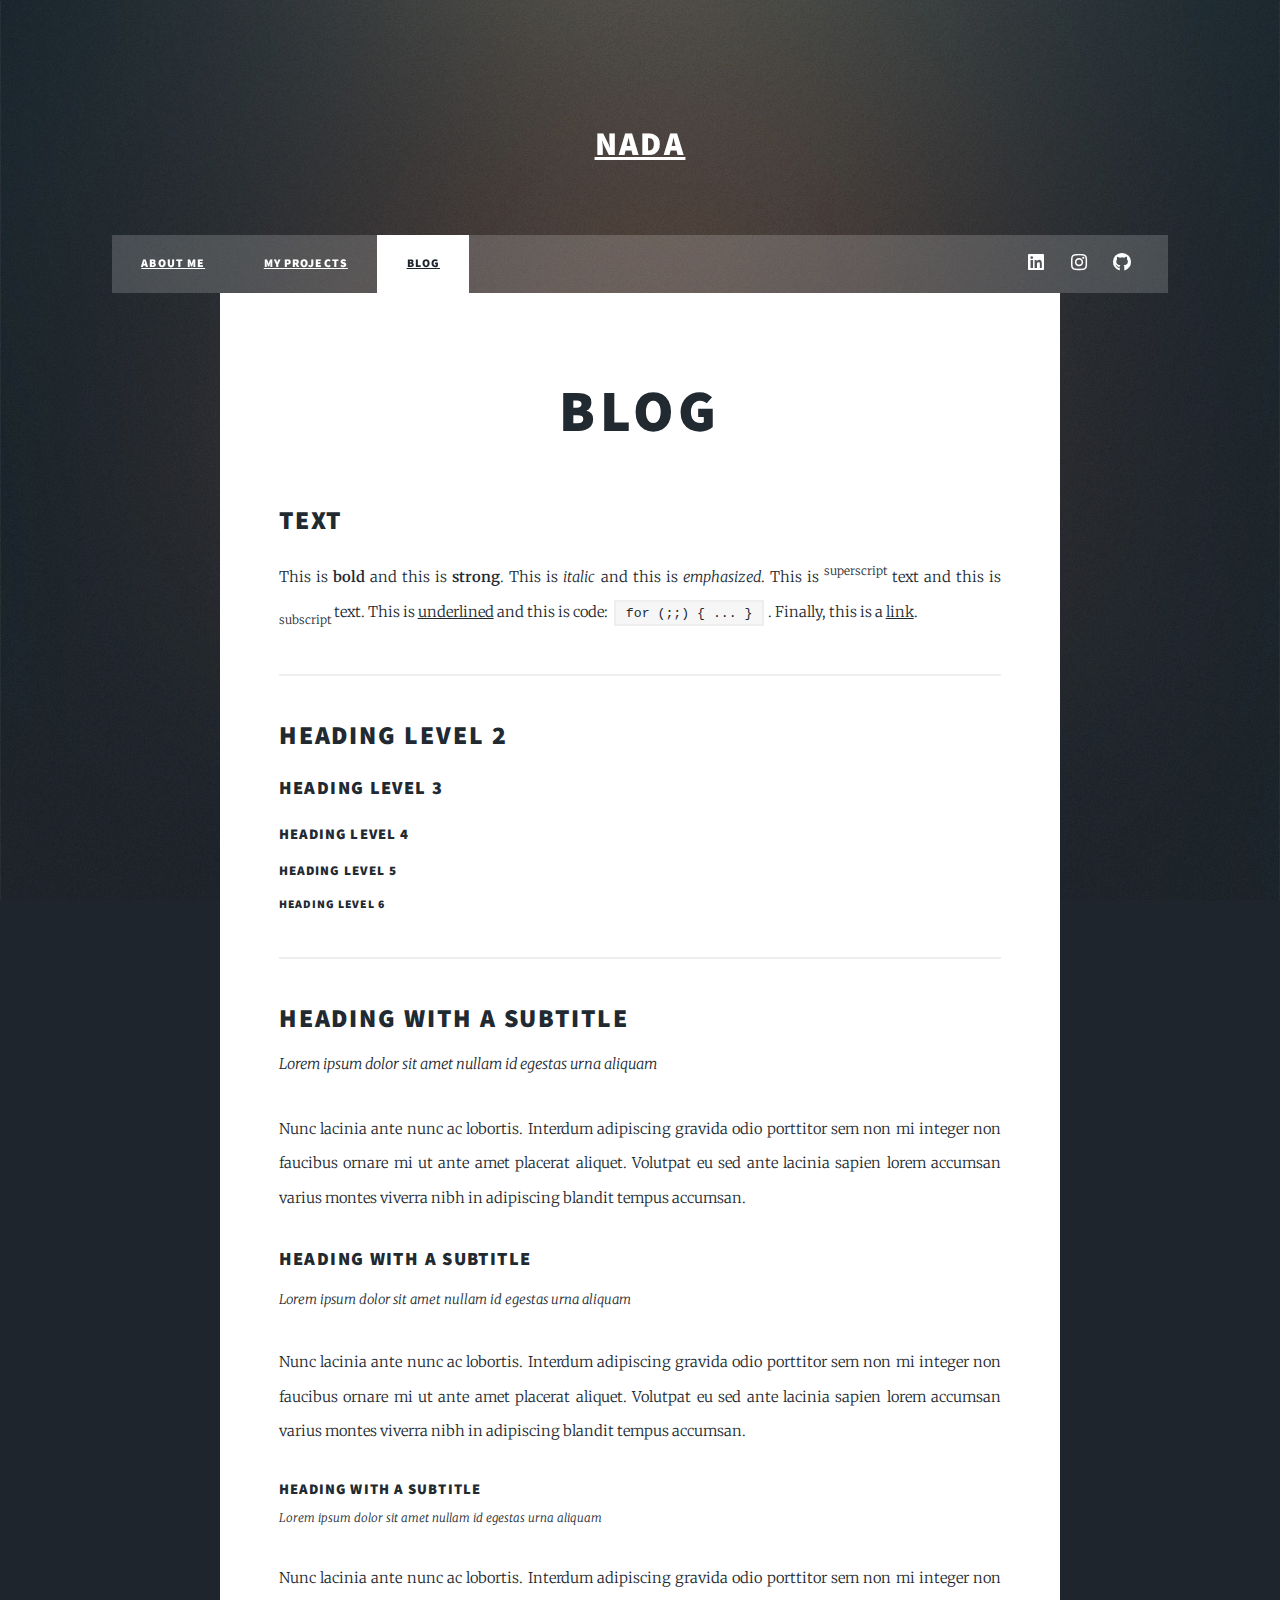
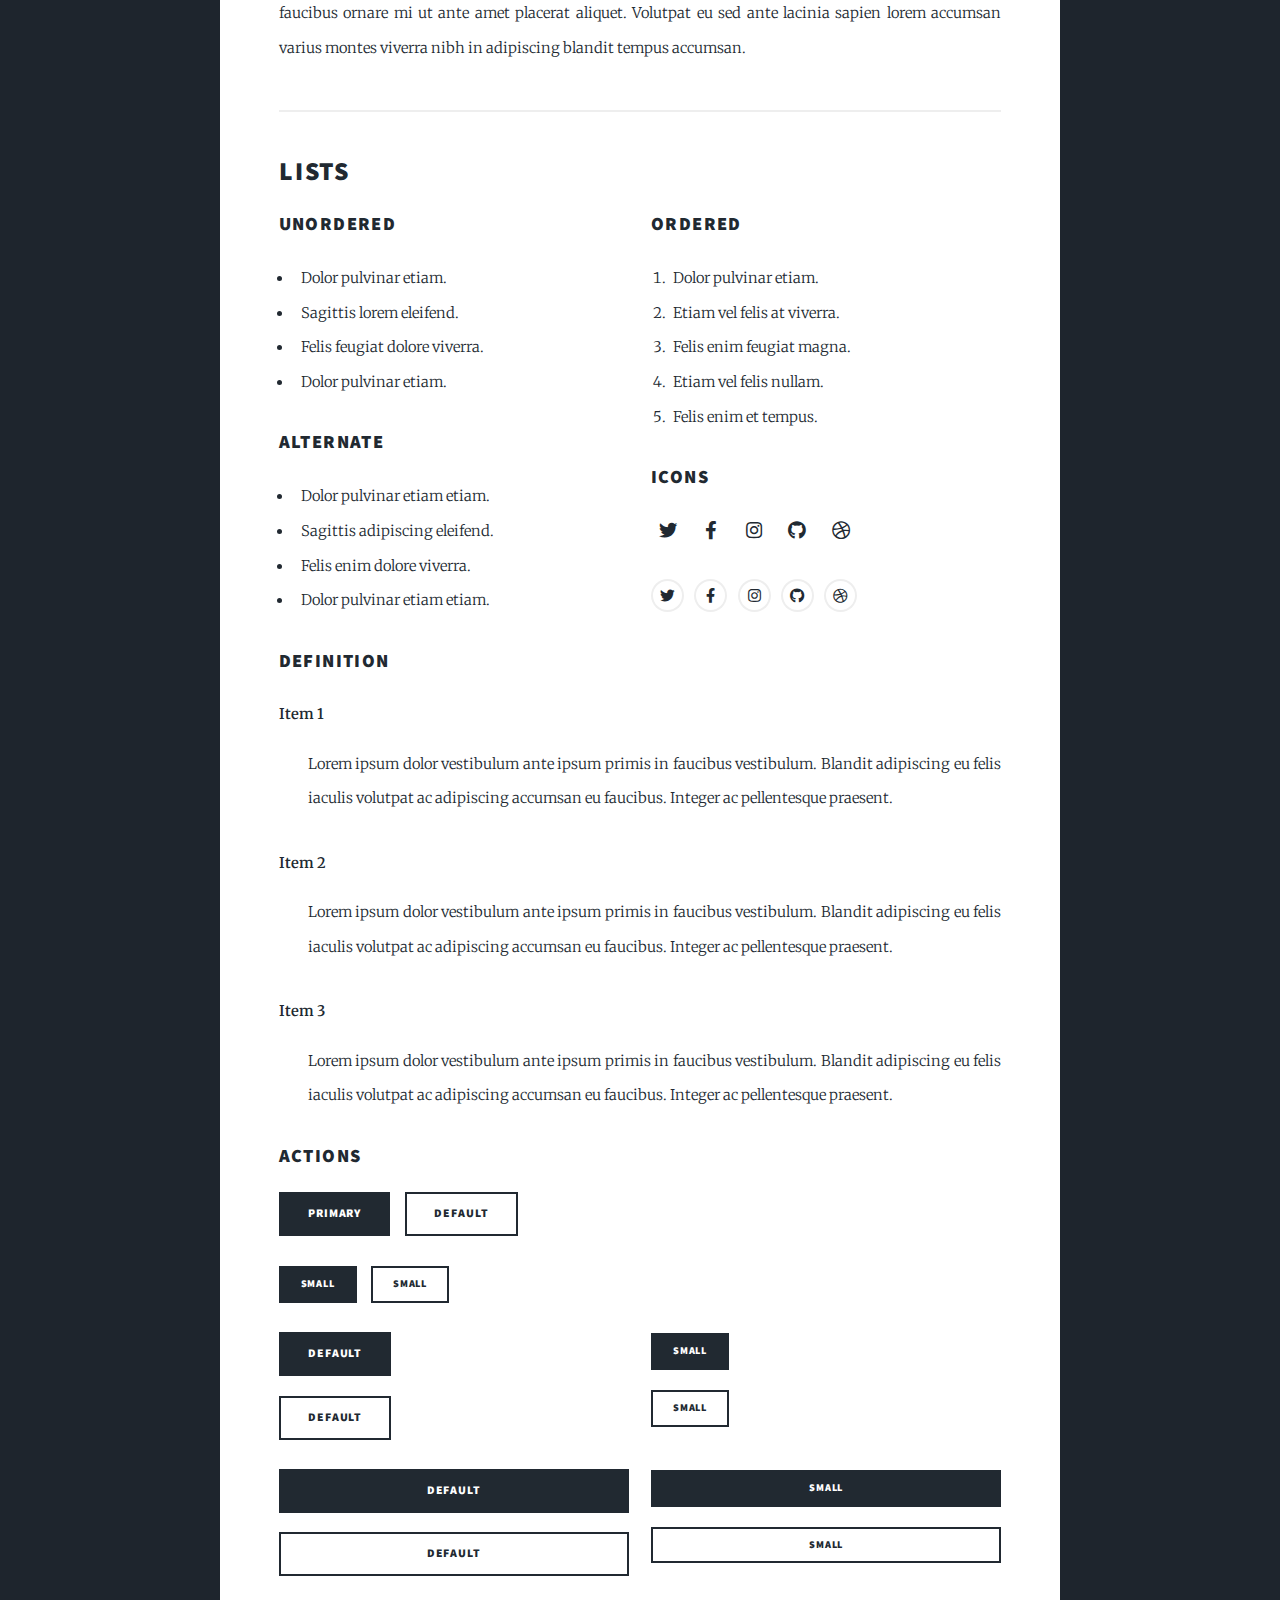
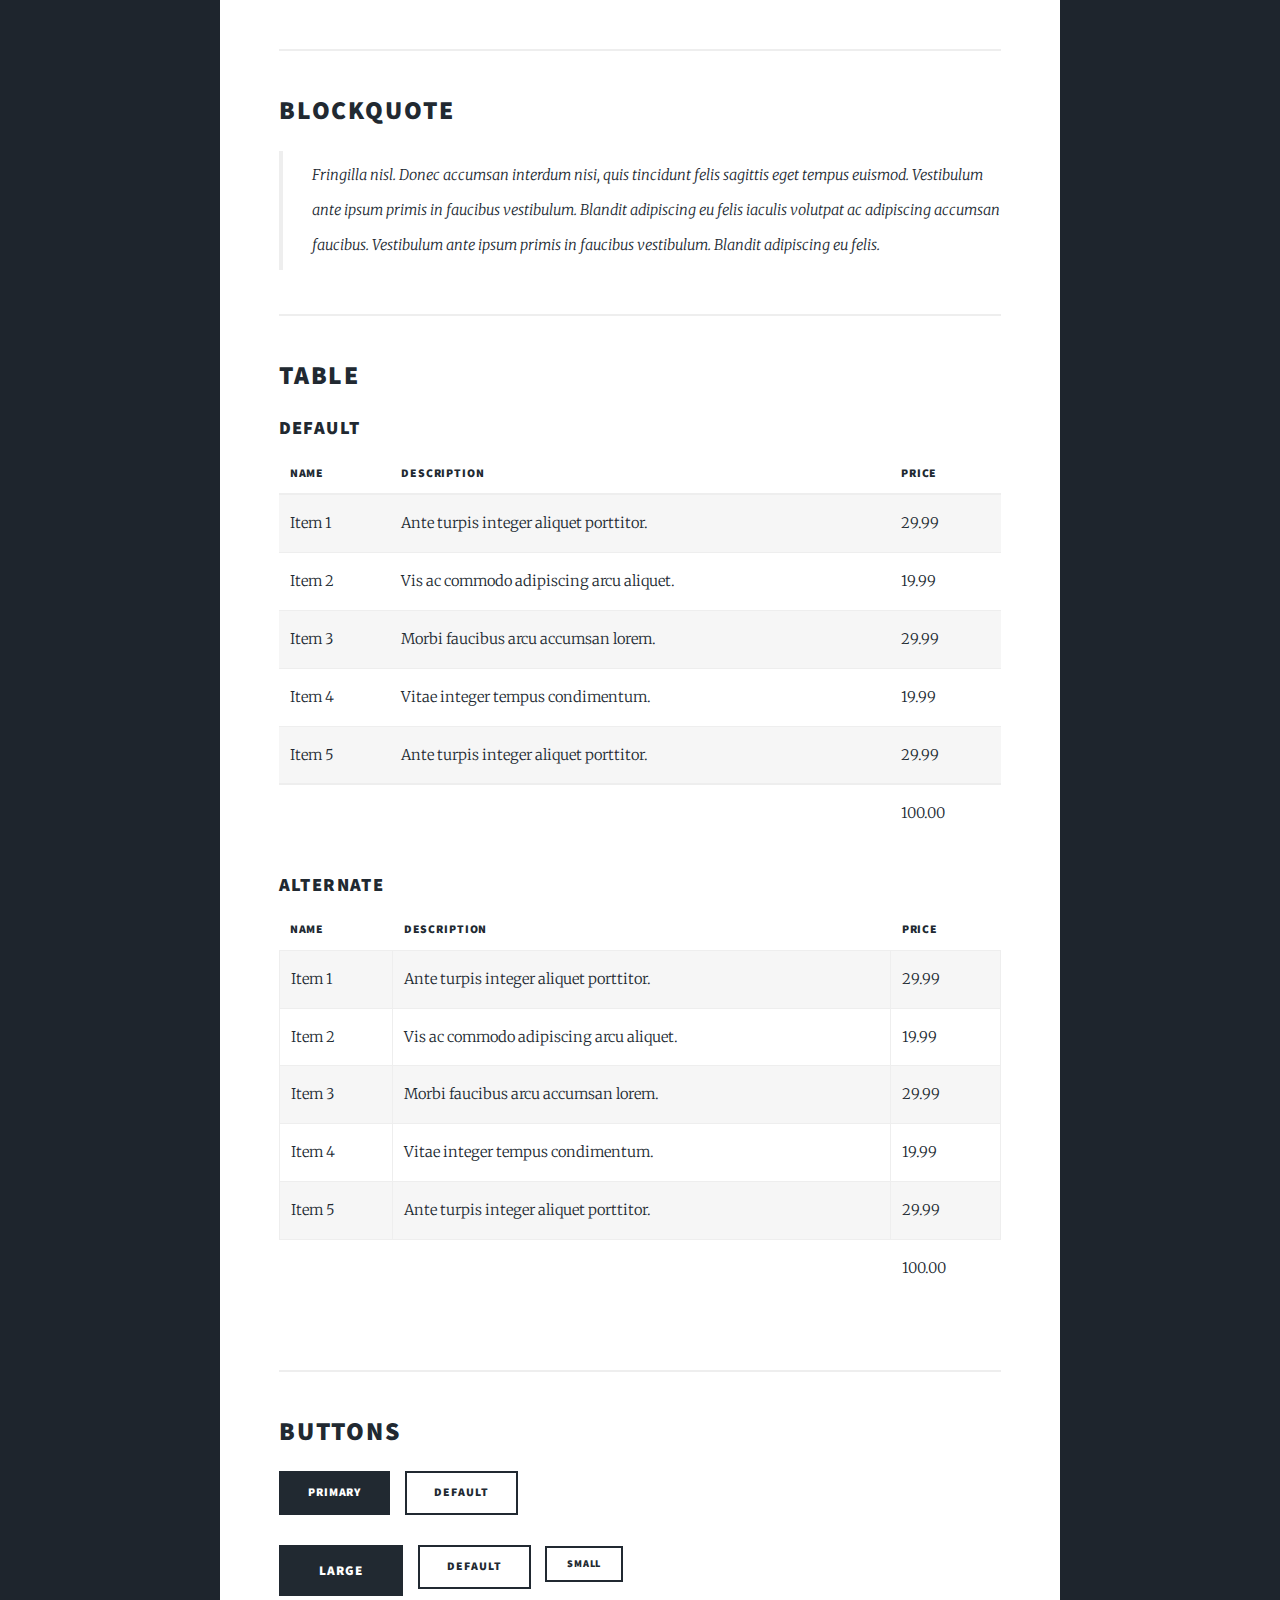
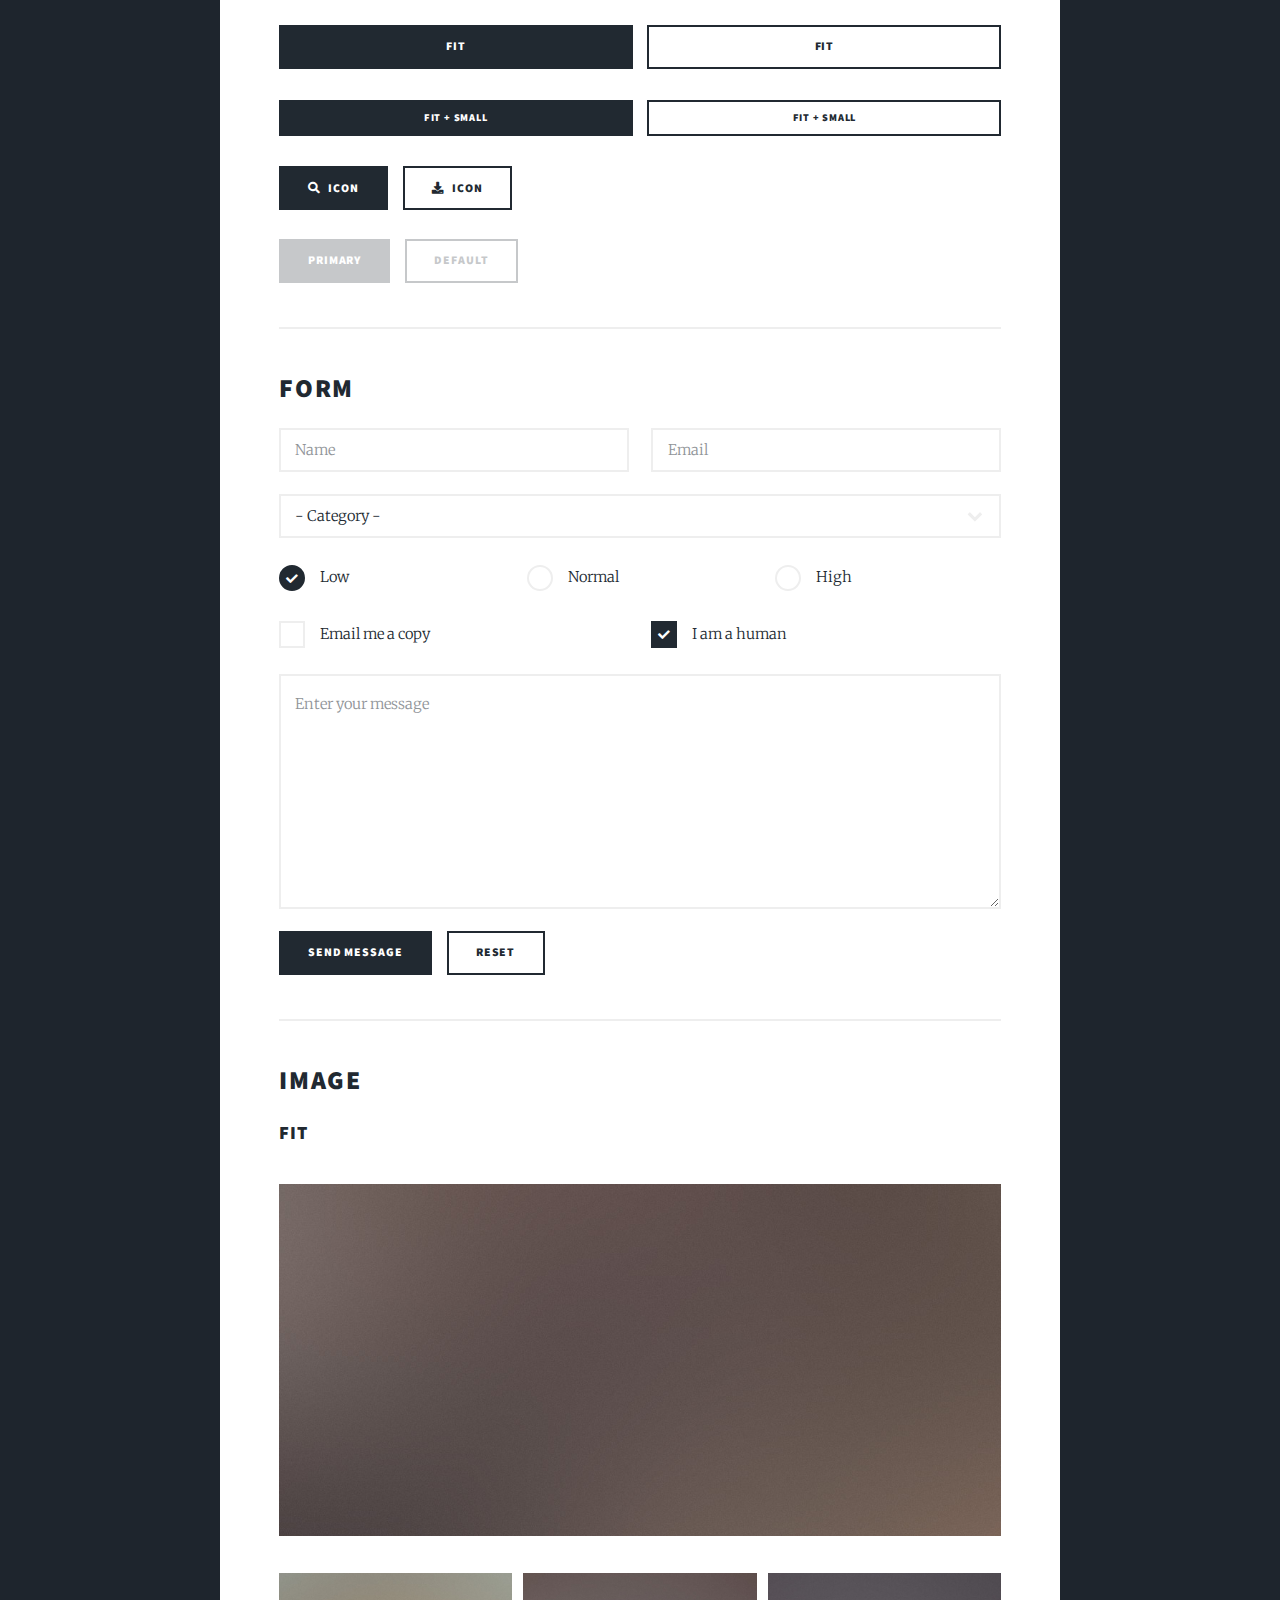
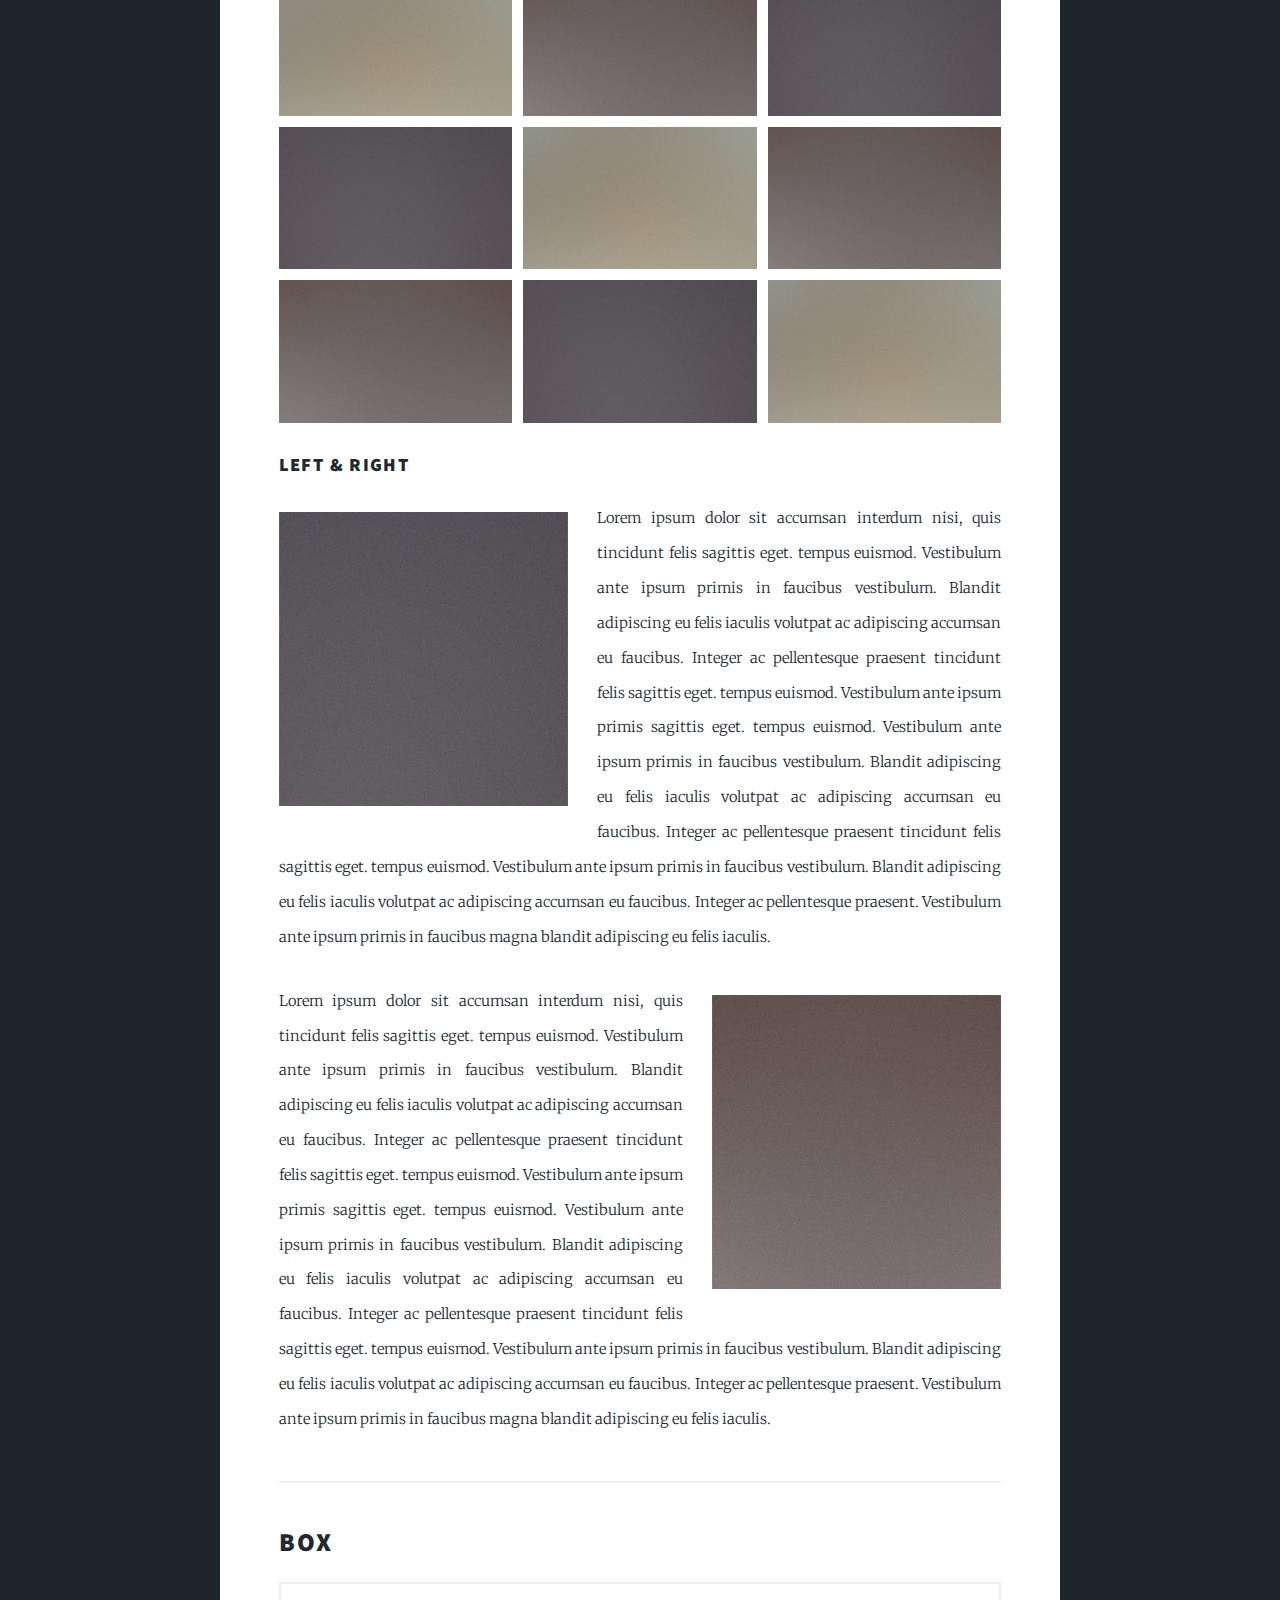
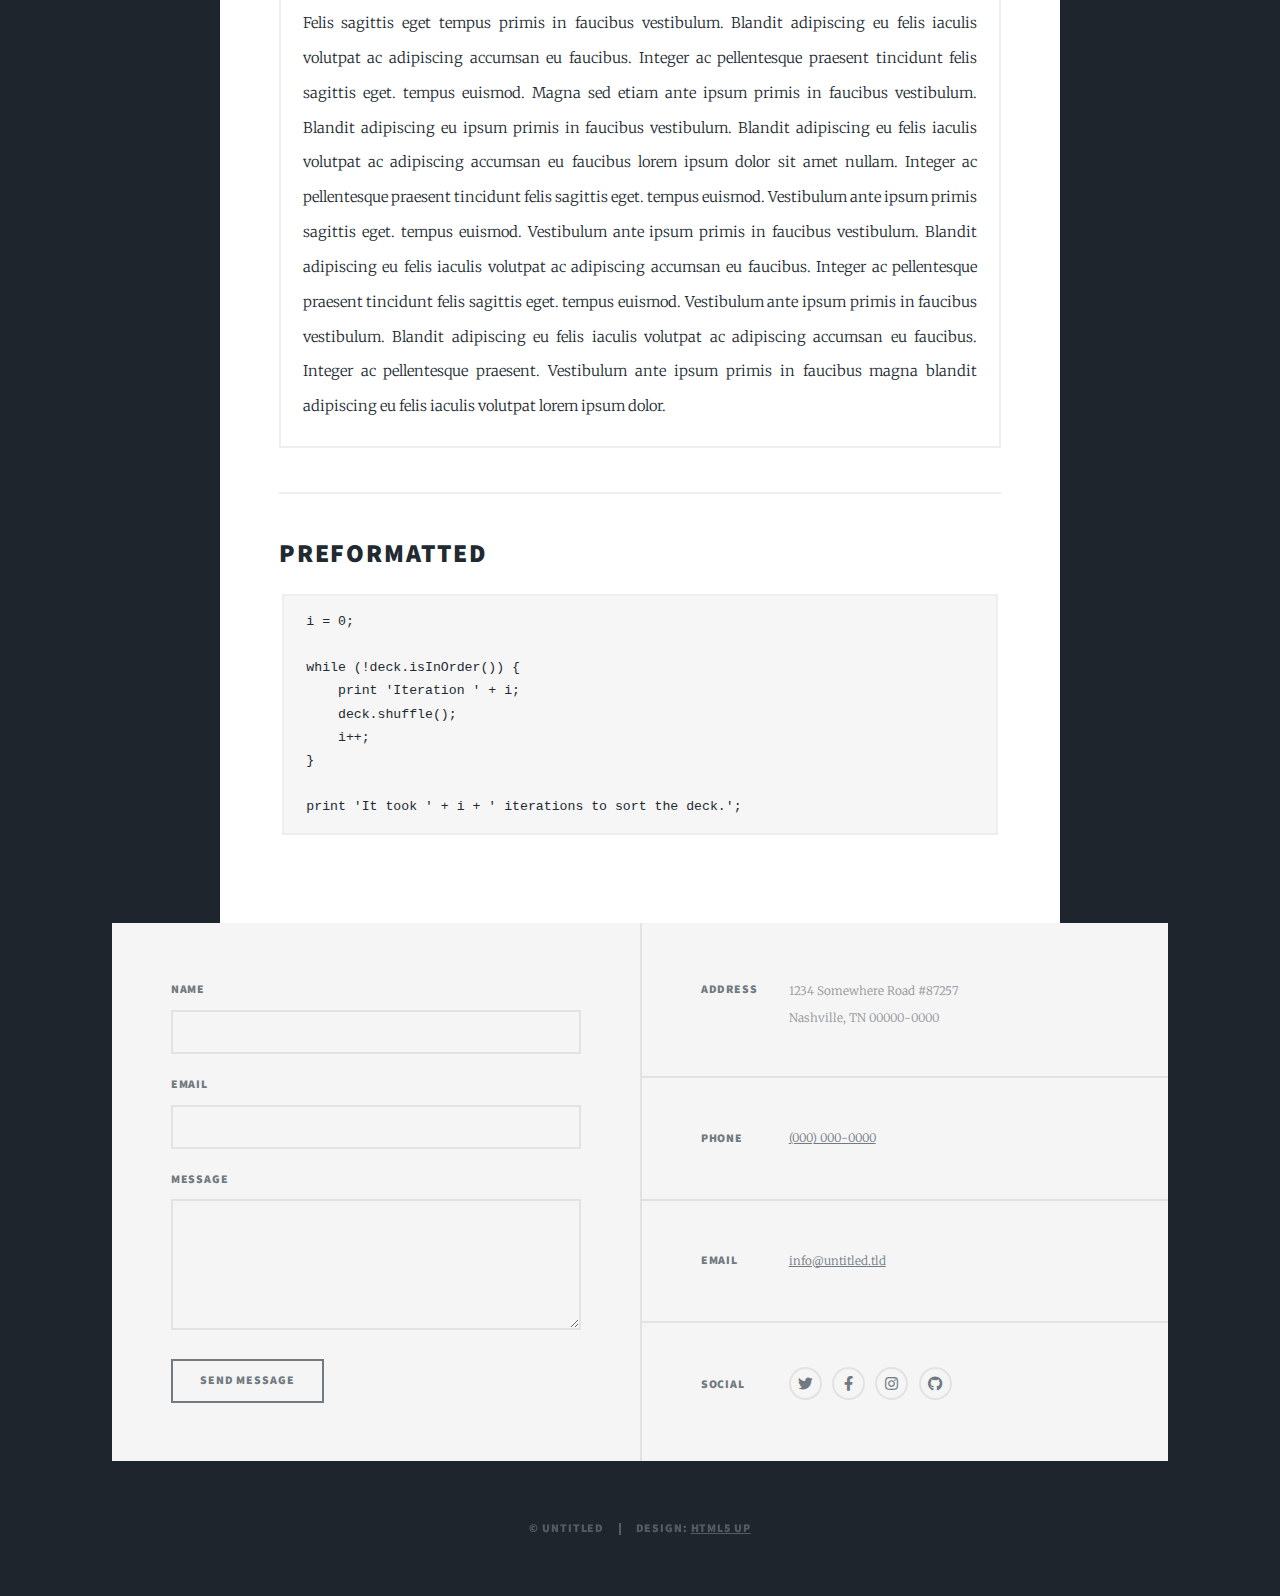
==== commit ff329934: "edits" ====
--- a/elements.html
+++ b/elements.html
@@ -6,7 +6,18 @@
 -->
 <html>
 	<head>
-		<title>Elements Reference - Massively by HTML5 UP</title>
+
+		<!-- Google tag (gtag.js) -->
+		<script async src="https://www.googletagmanager.com/gtag/js?id=G-90VY6SLNVR"></script>
+		<script>
+  			window.dataLayer = window.dataLayer || [];
+  			function gtag(){dataLayer.push(arguments);}
+  			gtag('js', new Date());
+
+  			gtag('config', 'G-90VY6SLNVR');
+		</script>
+		
+		<title>Blog</title>
 		<meta charset="utf-8" />
 		<meta name="viewport" content="width=device-width, initial-scale=1, user-scalable=no" />
 		<link rel="stylesheet" href="assets/css/main.css" />
@@ -19,21 +30,20 @@
 
 				<!-- Header -->
 					<header id="header">
-						<a href="index.html" class="logo">Massively</a>
+						<a href="index.html" class="logo">Nada</a>
 					</header>
 
 				<!-- Nav -->
 					<nav id="nav">
 						<ul class="links">
-							<li><a href="index.html">This is Massively</a></li>
-							<li><a href="generic.html">Generic Page</a></li>
-							<li class="active"><a href="elements.html">Elements Reference</a></li>
+							<li><a href="index.html">About Me</a></li>
+							<li><a href="generic.html">My Projects</a></li>
+							<li class="active"><a href="elements.html">Blog</a></li>
 						</ul>
 						<ul class="icons">
-							<li><a href="#" class="icon brands fa-twitter"><span class="label">Twitter</span></a></li>
-							<li><a href="#" class="icon brands fa-facebook-f"><span class="label">Facebook</span></a></li>
-							<li><a href="#" class="icon brands fa-instagram"><span class="label">Instagram</span></a></li>
-							<li><a href="#" class="icon brands fa-github"><span class="label">GitHub</span></a></li>
+							<li><a href="https://www.linkedin.com/in/nada-hameed-0a741a242" class="icon brands fa-linkedin"><span class="label">LinkedIn</span></a></li>
+							<li><a href="https://www.instagram.com/nada.aech/" class="icon brands fa-instagram"><span class="label">Instagram</span></a></li>
+							<li><a href="https://github.com/nadahameed" class="icon brands fa-github"><span class="label">GitHub</span></a></li>
 						</ul>
 					</nav>
 
@@ -43,8 +53,7 @@
 						<!-- Post -->
 							<section class="post">
 								<header class="major">
-									<h1>Elements<br />
-									Reference</h1>
+									<h1>Blog</h1>
 								</header>
 
 								<!-- Text stuff -->
--- a/assets/css/main.css
+++ b/assets/css/main.css
@@ -1,10 +1,10 @@
 @import url(fontawesome-all.min.css);
 @import url("https://fonts.googleapis.com/css?family=Merriweather:300,700,300italic,700italic|Source+Sans+Pro:900");
 
-/*
-	Massively by HTML5 UP
-	html5up.net | @ajlkn
-	Free for personal and commercial use under the CCA 3.0 license (html5up.net/license)
+/*
+	Massively by HTML5 UP
+	html5up.net | @ajlkn
+	Free for personal and commercial use under the CCA 3.0 license (html5up.net/license)
 */
 
 html, body, div, span, applet, object,
@@ -102,16 +102,7 @@
 		background-color: #1e252d;
 	}
 
-		body.is-preload *, body.is-preload *:before, body.is-preload *:after {
-			-moz-animation: none !important;
-			-webkit-animation: none !important;
-			-ms-animation: none !important;
-			animation: none !important;
-			-moz-transition: none !important;
-			-webkit-transition: none !important;
-			-ms-transition: none !important;
-			transition: none !important;
-		}
+		
 
 /* Type */
 
@@ -143,7 +134,7 @@
 
 		}
 
-	body {
+	body { /*body text color*/
 		color: #212931;
 	}
 
@@ -154,18 +145,7 @@
 		line-height: 2.375;
 	}
 
-	a {
-		-moz-transition: color 0.2s ease-in-out, background-color 0.2s ease-in-out, border-color 0.2s ease-in-out, box-shadow 0.2s ease-in-out;
-		-webkit-transition: color 0.2s ease-in-out, background-color 0.2s ease-in-out, border-color 0.2s ease-in-out, box-shadow 0.2s ease-in-out;
-		-ms-transition: color 0.2s ease-in-out, background-color 0.2s ease-in-out, border-color 0.2s ease-in-out, box-shadow 0.2s ease-in-out;
-		transition: color 0.2s ease-in-out, background-color 0.2s ease-in-out, border-color 0.2s ease-in-out, box-shadow 0.2s ease-in-out;
-		border-bottom: dotted 1px;
-		text-decoration: none;
-	}
-
-		a:hover {
-			border-bottom-color: transparent;
-		}
+
 
 	strong, b {
 		font-weight: 600;
@@ -3258,7 +3238,7 @@
 			-webkit-transition-delay: 0.75s;
 			-ms-transition-delay: 0.75s;
 			transition-delay: 0.75s;
-			background: #1e252d;
+			background: #33424b;
 			content: '';
 			display: block;
 			height: 100%;
@@ -3310,7 +3290,7 @@
 		cursor: default;
 		text-align: center;
 		z-index: 1;
-		min-height: 100vh;
+		min-height: 60vh;
 	}
 
 		#intro input, #intro select, #intro textarea {
@@ -3410,19 +3390,6 @@
 				visibility: hidden;
 			}
 
-		#intro.hidden {
-			pointer-events: none;
-			-moz-transform: translateY(2rem);
-			-webkit-transform: translateY(2rem);
-			-ms-transform: translateY(2rem);
-			transform: translateY(2rem);
-			-moz-transition: opacity 0.5s ease, -moz-transform 0.5s ease, visibility 0.5s;
-			-webkit-transition: opacity 0.5s ease, -webkit-transform 0.5s ease, visibility 0.5s;
-			-ms-transition: opacity 0.5s ease, -ms-transform 0.5s ease, visibility 0.5s;
-			transition: opacity 0.5s ease, transform 0.5s ease, visibility 0.5s;
-			opacity: 0;
-			visibility: hidden;
-		}
 
 			#intro.hidden + #header .logo {
 				-moz-transform: translateY(0);
@@ -3563,9 +3530,7 @@
 			-ms-transition: border-color 0.2s ease-in-out, color 0.2s ease-in-out, opacity 0.5s ease, -ms-transform 0.5s ease, visibility 0.5s;
 			transition: border-color 0.2s ease-in-out, color 0.2s ease-in-out, opacity 0.5s ease, transform 0.5s ease, visibility 0.5s;
 			pointer-events: auto;
-			border-style: solid;
-			border-color: #ffffff;
-			border-width: 5px !important;
+			
 			font-family: "Source Sans Pro", Helvetica, sans-serif;
 			font-size: 2.25rem;
 			font-weight: 900;
@@ -3759,7 +3724,7 @@
 		background-color: #ffffff;
 		position: relative;
 		margin: 0 auto;
-		width: calc(100% - 4rem);
+		width: calc(100% - 30rem);
 		max-width: 72rem;
 		z-index: 2;
 	}
@@ -4486,11 +4451,6 @@
 /* Nav Panel */
 
 	#navPanelToggle {
-		text-decoration: none;
-		-moz-transition: color 0.2s ease-in-out, background-color 0.2s ease-in-out, box-shadow 0.2s ease-in-out;
-		-webkit-transition: color 0.2s ease-in-out, background-color 0.2s ease-in-out, box-shadow 0.2s ease-in-out;
-		-ms-transition: color 0.2s ease-in-out, background-color 0.2s ease-in-out, box-shadow 0.2s ease-in-out;
-		transition: color 0.2s ease-in-out, background-color 0.2s ease-in-out, box-shadow 0.2s ease-in-out;
 		display: none;
 		position: fixed;
 		top: 0.75rem;
